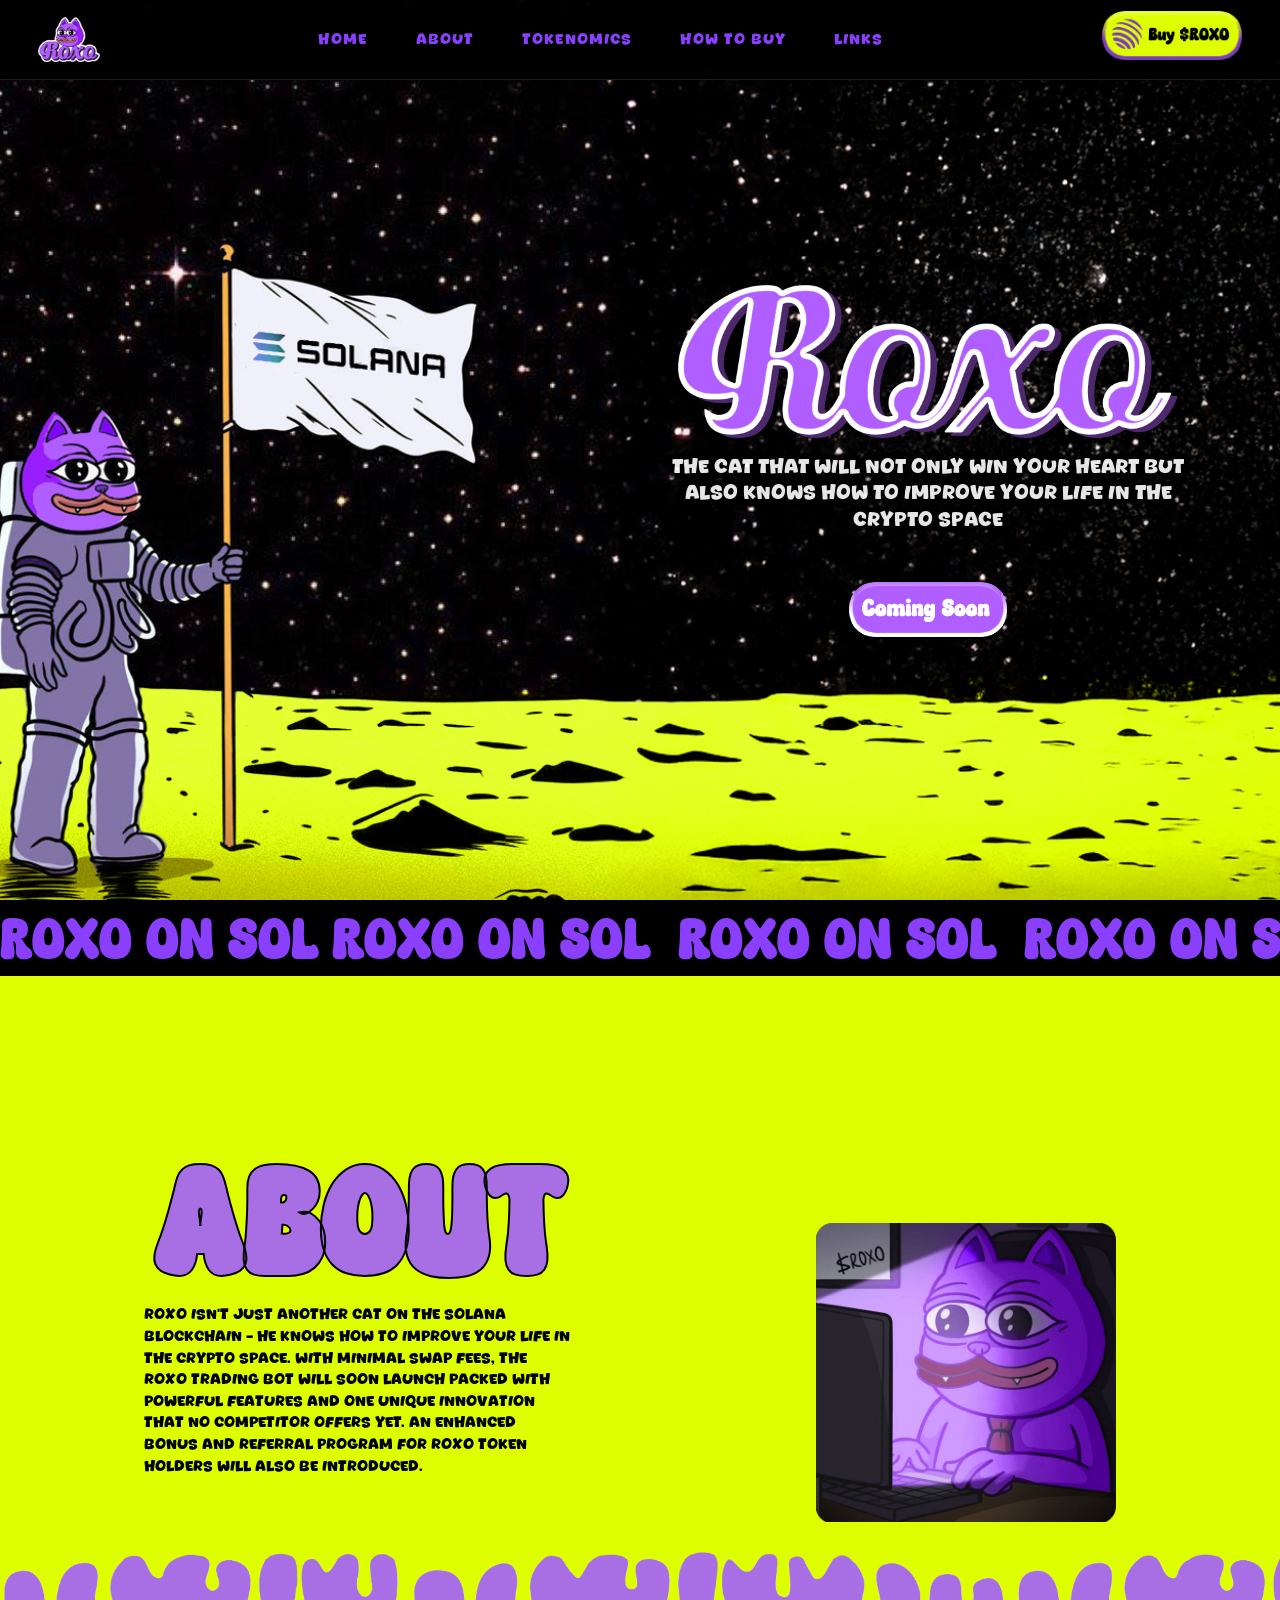
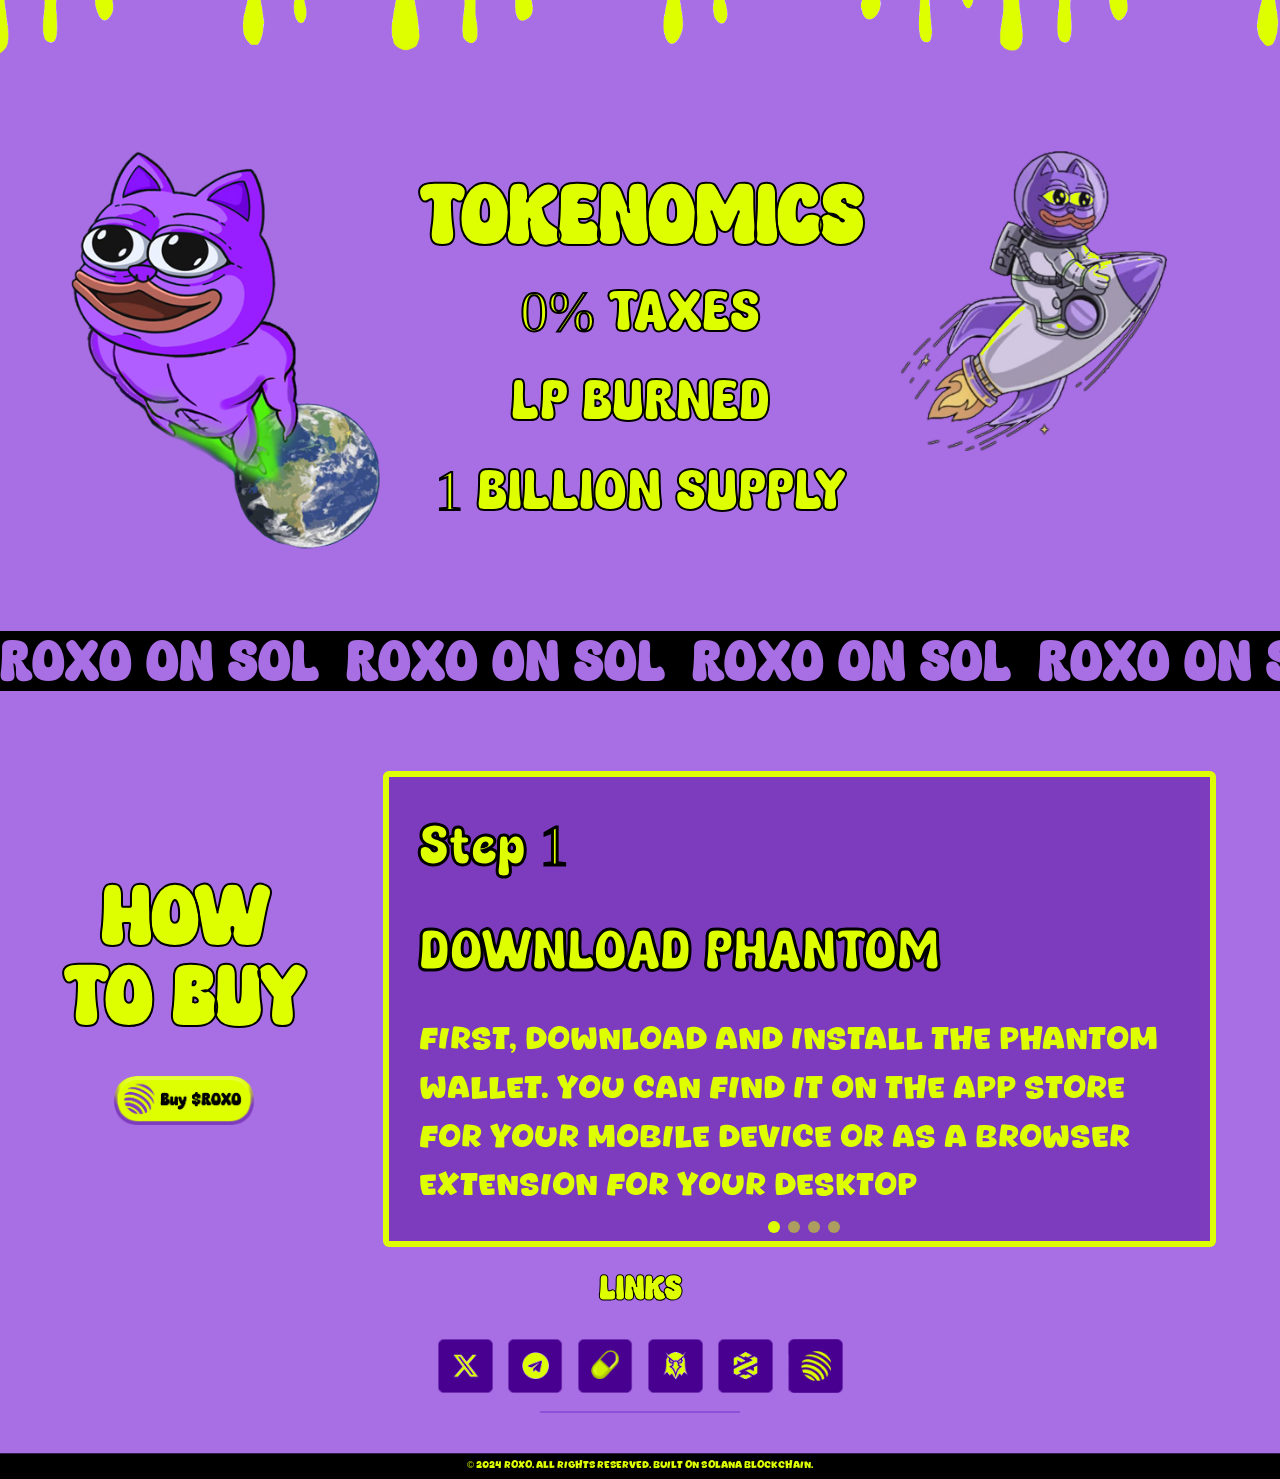
==== index.html @ 30efd967 "asd" ====
﻿<!DOCTYPE html>
<html lang="en">
<head>
	<meta charset="UTF-8">
	<meta name="viewport" content="width=device-width, initial-scale=1.0">
	<title>ROXO - Crypto Space Cat</title>
	<link rel="icon" type="image/png" href="img/ico.png">
	<link rel="stylesheet" href="styles.css">
	<link rel="stylesheet" href="https://cdnjs.cloudflare.com/ajax/libs/font-awesome/6.0.0/css/all.min.css">
	<link rel="stylesheet" href="https://cdn.jsdelivr.net/npm/swiper@11/swiper-bundle.min.css" />
	<script src="https://cdn.jsdelivr.net/npm/swiper@11/swiper-bundle.min.js"></script>
</head>
<body>
	<!-- Navigation -->
	<nav class="navbar">
		<div class="nav-block logo-block">
			<img src="img/ico.png" alt="Roxo Logo">
		</div>
		<div class="nav-block links-block">
			<a href="#home">HOME</a>
			<a href="#about">ABOUT</a>
			<a href="#tokenomics">TOKENOMICS</a>
			<a href="#how-to-buy">HOW TO BUY</a>
			<a href="#links">LINKS</a>
		</div>
		<div class="nav-block button-block">
			<a href="https://raydium.io" class="buy-button" target="_blank">
				<img src="img/buy_btn.png" alt="Buy on Raydium">
			</a>
		</div>
		<div class="burger">
			<div class="line1"></div>
			<div class="line2"></div>
			<div class="line3"></div>
		</div>
	</nav>

	<!-- Hero Section -->
	<section id="home" class="hero">
		<div class="hero-content">
			<img src="img/roxo.png" alt="Roxo" class="hero-title">
			<p>The cat that will not only win your heart but also knows how to improve your life in the crypto space</p>
			<div class="hero-buttons">
				<img src="img/comingSoon.png" alt="Coming Soon" class="coming-soon-btn">
		</div>
					</div>
		</section>

	<!-- Ticker Section -->
	<div class="ticker-wrap">
		<div class="ticker">
			<div class="ticker-item"></div>
			<div class="ticker-item"></div>
			<div class="ticker-item"></div>
			<div class="ticker-item"></div>
			<div class="ticker-item"></div>
			<div class="ticker-item"></div>
			<div class="ticker-item"></div>
			<div class="ticker-item"></div>
			<div class="ticker-item"></div>
			<div class="ticker-item"></div>
		</div>
	</div>

	<!-- About Section -->
	<section id="about" class="about">
		<div class="about-content">
			<div class="about-text">
				<h2>About</h2>
				<p>ROXO isn't just another cat on the Solana blockchain - he knows how to improve your life in the crypto space. With minimal swap fees, the ROXO trading bot will soon launch packed with powerful features and one unique innovation that no competitor offers yet. An enhanced bonus and referral program for ROXO token holders will also be introduced.</p>
			</div>
			<div class="about-image">
				<img src="./img/about.png" alt="ROXO Cat">
			</div>
		</div>
	</section>
	
	<div class="transition-image">
		<img src="./img/perehid.png" alt="Section Transition">
			</div>
			
	<!-- Tokenomics Section -->
	<section id="tokenomics" class="tokenomics">
		<div class="tokenomics-wrapper">
			<div class="tokenomics-image left">
				<img src="./img/v3.png" alt="ROXO Earth">
			</div>
			<div class="tokenomics-content">
				<h2>Tokenomics</h2>
				<p>0% TAXES</p>
				<p>LP BURNED</p>
				<p>1 BILLION SUPPLY</p>
			</div>
			<div class="tokenomics-image right">
				<img src="./img/v2.png" alt="ROXO Rocket">
			</div>
		</div>
		<div class="bottom-ticker">
			<div class="ticker"></div>
		</div>
	</section>

	<!-- How to Buy Section -->
	<section id="how-to-buy" class="how-to-buy">
		<div class="how-to-buy-container">
			<!-- Left Side -->
			<div class="how-to-buy-left">
				<h2>HOW<br>TO BUY</h2>
				<a href="#" class="buy-button">
					<img src="./img/buy_btn.png" alt="Buy ROXO">
				</a>
                    </div>
                                
			<!-- Right Side -->
			<div class="how-to-buy-right">
				<div class="swiper how-to-buy-swiper">
					<div class="swiper-wrapper">
						<!-- Slide 1 -->
						<div class="swiper-slide">
							<div class="instruction-box">
								<div class="instruction-content">
									<div class="step">Step 1</div>
									<div class="title">DOWNLOAD PHANTOM</div>
									<p>FIRST, DOWNLOAD AND INSTALL THE PHANTOM WALLET. YOU CAN FIND IT ON THE APP STORE FOR YOUR MOBILE DEVICE OR AS A BROWSER EXTENSION FOR YOUR DESKTOP</p>
								</div>
							</div>
						</div>
						<!-- Slide 2 -->
						<div class="swiper-slide">
							<div class="instruction-box">
								<div class="instruction-content">
									<div class="step">Step 2</div>
									<div class="title">GET SOL</div>
									<p>Purchase SOL from any major exchange and transfer it to your Phantom wallet</p>
								</div>
							</div>
						</div>
						<!-- Slide 3 -->
						<div class="swiper-slide">
							<div class="instruction-box">
								<div class="instruction-content">
									<div class="step">Step 3</div>
									<div class="title">CONNECT TO RAYDIUM</div>
									<p>Visit Raydium and connect your Phantom wallet to start trading</p>
								</div>
							</div>
						</div>
						<!-- Slide 4 -->
						<div class="swiper-slide">
							<div class="instruction-box">
								<div class="instruction-content">
									<div class="step">Step 4</div>
									<div class="title">SWAP SOL FOR $ROXO</div>
									<p>Use Raydium to swap your SOL for $ROXO tokens</p>
								</div>
							</div>
						</div>
					</div>
					<!-- Pagination -->
					<div class="swiper-pagination"></div>
				</div>
			</div>
		</div>

		<!-- Links Section -->
		<div id="links" class="links-section">
			<h3>LINKS</h3>
			<div class="social-links">
				<a href="#" class="social-link"><img src="./img/links/b_1.png" alt="Twitter"></a>
				<a href="#" class="social-link"><img src="./img/links/b_2.png" alt="Telegram"></a>
				<a href="#" class="social-link"><img src="./img/links/b_3.png" alt="Discord"></a>
				<a href="#" class="social-link"><img src="./img/links/b_4.png" alt="Dextools"></a>
				<a href="#" class="social-link"><img src="./img/links/b_5.png" alt="Raydium"></a>
				<a href="#" class="social-link"><img src="./img/links/b_6.png" alt="Website"></a>
			</div>
		</div>
	</section>

	<!-- Footer Section -->
	<footer class="footer">
		<div class="footer-content">
			<p>© 2024 ROXO. All rights reserved. Built on Solana blockchain.</p>
		</div>
	</footer>

	<script src="main.js"></script>
</body>
</html>
---- styles.css ----
/* Font faces */
@font-face {
    font-family: 'Space Grotesk';
    src: url('fonts/SpaceGrotesk-Light.woff2') format('woff2'),
         url('fonts/SpaceGrotesk-Light.woff') format('woff');
    font-weight: 300;
    font-style: normal;
    font-display: swap;
}

@font-face {
    font-family: 'Space Grotesk';
    src: url('fonts/SpaceGrotesk-Regular.woff2') format('woff2'),
         url('fonts/SpaceGrotesk-Regular.woff') format('woff');
    font-weight: 400;
    font-style: normal;
    font-display: swap;
}

@font-face {
    font-family: 'Space Grotesk';
    src: url('fonts/SpaceGrotesk-Medium.woff2') format('woff2'),
         url('fonts/SpaceGrotesk-Medium.woff') format('woff');
    font-weight: 500;
    font-style: normal;
    font-display: swap;
}

@font-face {
    font-family: 'Space Grotesk';
    src: url('fonts/SpaceGrotesk-SemiBold.woff2') format('woff2'),
         url('fonts/SpaceGrotesk-SemiBold.woff') format('woff');
    font-weight: 600;
    font-style: normal;
    font-display: swap;
}

@font-face {
    font-family: 'Space Grotesk';
    src: url('fonts/SpaceGrotesk-Bold.woff2') format('woff2'),
         url('fonts/SpaceGrotesk-Bold.woff') format('woff');
    font-weight: 700;
    font-style: normal;
    font-display: swap;
}
@font-face {
    font-family: 'Dogfiles';
    src: url('./fonts/DOGFILES.OTF') format('opentype');
  }
  
  @font-face {
    font-family: 'Milkyway';
    src: url('./fonts/MILKYWAY DEMO.TTF') format('truetype');
  }
/* Global Styles */
:root {
    --primary-color: #FF3D00;
    --secondary-color: #141414;
    --accent-color: #FF6B6B;
    --background-color: #000000;
    --text-color: #FFFFFF;
    --nav-text-color: #8A3FFC;
}

* {
    margin: 0;
    padding: 0;
    box-sizing: border-box;
}

body {
    background-color: var(--background-color);
    color: var(--text-color);
    line-height: 1.6;
    overflow-x: hidden;
    width: 100%;
    position: relative;
}

/* Navigation */
.navbar {
    display: flex;
    justify-content: space-between;
    align-items: center;
    padding: 0 3%;
    position: fixed;
    width: 100%;
    top: 0;
    z-index: 1000;
    background: rgba(0, 0, 0, 0.95);
    backdrop-filter: blur(10px);
    border-bottom: 1px solid rgba(255, 255, 255, 0.1);
    height: 80px;
    gap: 40px;
}

.nav-block {
    display: flex;
    align-items: center;
}

.logo-block {
    justify-content: flex-start;
}

.logo-block img {
    height: 45px;
    width: auto;
    object-fit: contain;
}

.links-block {
    flex: 1;
    justify-content: center;
    gap: 3rem;
    padding: 0 20px;
}

.links-block a {
    color: var(--nav-text-color);
    text-decoration: none;
    font-weight: 500;
    font-size: 0.9rem;
    letter-spacing: 1px;
    transition: all 0.3s ease;
    position: relative;
    padding: 5px 0;
    font-family: 'Dogfiles', sans-serif;
}

.links-block a:hover {
    color: var(--nav-text-color);
    transform: translateY(-2px);
}

.links-block a::after {
    content: '';
    position: absolute;
    width: 100%;
    height: 2px;
    bottom: 0;
    left: 0;
    background-color: var(--nav-text-color);
    transform: scaleX(0);
    transition: transform 0.3s ease;
}

.links-block a:hover::after {
    transform: scaleX(1);
}

.button-block {
    width: 140px;
    justify-content: flex-end;
}

.button-block img {
    height: 40px;
    width: auto;
    transition: transform 0.3s ease;
}

.button-block img:hover {
    transform: translateY(-2px);
}

/* Burger Menu */
.burger {
    display: none;
    cursor: pointer;
    z-index: 1001;
}

.burger div {
    width: 25px;
    height: 2px;
    background-color: var(--text-color);
    margin: 5px;
    transition: all 0.3s ease;
}

/* Mobile Navigation */
@keyframes navLinkFade {
    from {
        opacity: 0;
        transform: translateX(50px);
    }
    to {
        opacity: 1;
        transform: translateX(0);
    }
}

/* Burger Animation */
.toggle .line1 {
    transform: rotate(-45deg) translate(-5px, 6px);
}

.toggle .line2 {
    opacity: 0;
}

.toggle .line3 {
    transform: rotate(45deg) translate(-5px, -6px);
}

/* Hero Section */
.hero {
    position: relative;
    width: 100%;
    height: 100vh;
    display: flex;
    align-items: center;
    justify-content: flex-end;
    padding: 80px 5% 0;
    overflow: hidden;
    box-sizing: border-box;
}

.hero::before {
    content: '';
    position: absolute;
    top: 0;
    left: 0;
    right: 0;
    bottom: 0;
    width: 100%;
    height: 100%;
    background-image: url('./img/hero_bg.png');
    background-position: center;
    background-repeat: no-repeat;
    background-size: cover;
    z-index: -1;
}

/* Background for screens from mobile to 1240px */
@media screen and (max-width: 1240px) {
    .hero::before {
        background-image: url('./img/bg_plantshet.png');
    }
}

/* Background for screens up to 920px */
@media screen and (max-width: 920px) {
    .hero::before {
        background-image: url('./img/bgMob.png');
    }
}

.hero-content {
    text-align: center;
    width: 50%;
    position: relative;
    z-index: 2;
    padding: 20px;
    display: flex;
    flex-direction: column;
    align-items: center;
    margin-top: -5%;
}

.hero-title {
    max-width: 500px;
    width: 100%;
    height: auto;
    margin-bottom: 1rem;
}

.hero-content p {
    font-family: 'Dogfiles', sans-serif;
    font-size: 1.2rem;
    color: #fff;
    margin-bottom: 2rem;
    line-height: 1.4;
    max-width: 600px;
    margin-left: auto;
    margin-right: auto;
    opacity: 0.9;
    text-shadow: 5px 5px 3px #000,
                -5px 5px 3px #000,
                5px -5px 3px #000,
                -5px -5px 3px #000,
                0px 5px 3px #000,
                0px -5px 3px #000,
                -5px 0px 3px #000,
                5px 0px 3px #000,
                3px 3px 3px #000,
                -3px 3px 3px #000,
                3px -3px 3px #000,
                -3px -3px 3px #000;
}

.hero-buttons {
    display: flex;
    justify-content: center;
    align-items: center;
    margin-top: 1rem;
    width: 100%;
}

.coming-soon-btn {
    height: 55px;
    width: auto;
    cursor: pointer;
    transition: transform 0.3s ease;
}

.coming-soon-btn:hover {
    transform: translateY(-2px);
}

/* Ticker Styles */
.ticker-wrap {
    width: 100%;
    height: 60px;
    background: rgba(0, 0, 0, 0.9);
    padding: 0;
    overflow: hidden;
    position: relative;
    border-top: 1px solid rgba(0, 0, 0, 0.9);
    border-bottom: 1px solid rgba(0, 0, 0, 0.9);
    margin-top: 16px;
}

.ticker {
    height: 100%;
    display: flex;
    align-items: center;
    white-space: nowrap;
    animation: ticker 12s linear infinite;
    padding-left: 0;
}

.ticker-item {
    display: inline-flex;
    align-items: center;
    font-family: 'Milkyway', cursive;
    font-size: 3.5rem;
    color: var(--nav-text-color);
    white-space: nowrap;
    flex-shrink: 0;
}

.ticker-item:after {
    content: "ROXO ON SOL\00a0\ROXO ON SOL\00a0\00a0ROXO ON SOL\00a0\00a0ROXO ON SOL\00a0\00a0ROXO ON SOL\00a0\00a0ROXO ON SOL\00a0\ROXO ON SOL\00a0\00a0ROXO ON SOL\00a0\00a0ROXO ON SOL\00a0\00a0ROXO ON SOL\00a0\00a0ROXO ON SOL\00a0\ROXO ON SOL\00a0\00a0ROXO ON SOL\00a0\00a0ROXO ON SOL\00a0\00a0ROXO ON SOL\00a0\00a0ROXO ON SOL\00a0\ROXO ON SOL\00a0\00a0ROXO ON SOL\00a0\00a0ROXO ON SOL\00a0\00a0ROXO ON SOL\00a0\00a0ROXO ON SOL";
}

@keyframes ticker {
    0% {
        transform: translate3d(0, 0, 0);
    }
    100% {
        transform: translate3d(-16.666%, 0, 0);
    }
}

/* About Section */
.about {
    padding: 100px 5% 0;
    background: #DEFF00;
    position: relative;
    overflow: hidden;
}

.about-content {
    display: flex;
    justify-content: space-between;
    align-items: center;
    gap: 4rem;
    max-width: 1400px;
    margin: 0 auto;
    align-items: flex-end;
}

.about-text {
    flex: 1;
    padding: 30px 0;
}

.about-text h2 {
    font-family: 'Milkyway', cursive;
    font-size: 9rem;;
    margin-bottom: -4.5rem;
    color: #A86EE3;
    text-transform: uppercase;
    -webkit-text-stroke: 2px black;
    text-stroke: 2px black;
    padding: 20px;
    text-align: center;
}

.about-text p {
    font-family: 'Dogfiles', sans-serif;
    font-size: 0.9rem;
    line-height: 1.5;
    color: #000000;
    margin-bottom: 1rem;
    padding: 0px;
    text-align: left;
    max-width: 428px;
    margin-right: auto;
    margin-left: auto;
}

.about-image {
    flex: 1;
    max-width: 500px;
    display: flex;
    justify-content: center;
    align-items: flex-end;
    /* padding-bottom: 20px; */
}

.about-image img {
    max-width: 60%;
    height: auto;
    object-fit: contain;
    display: block;
    margin-bottom: 0;
}

/* Tokenomics Section */
.tokenomics {
    background: #A86EE3;
    display: flex;
    flex-direction: column;
}

.tokenomics h2 {
    font-family: 'Milkyway', cursive;
    font-size: 5rem;
    color: #DEFF00;
    text-transform: uppercase;
    text-align: center;
    margin-bottom: 3rem;
    -webkit-text-stroke: 2px black;
    text-stroke: 2px black;
}

.tokenomics-wrapper {
    display: flex;
    align-items: stretch;
    justify-content: space-between;
    padding: 0 3%;
    margin: 80px 0;
}

.tokenomics-image {
    display: flex;
    flex: 1;
}

.tokenomics-image.left {
    align-items: flex-end;
    justify-content: flex-end;
    padding-right: 20px;
}

.tokenomics-image.right {
    align-items: flex-start;
    justify-content: flex-start;
    padding-left: 20px;
}

.tokenomics-content {
    text-align: center;
    display: flex;
    flex-direction: column;
    justify-content: center;
    padding: 0 20px;
    flex: 1;
}

.tokenomics-content h2 {
    font-family: 'Milkyway', cursive;
    font-size: 5rem;
    color: #DEFF00;
    text-transform: uppercase;
    text-align: center;
    margin-bottom: -1rem;
    -webkit-text-stroke: 2px black;

}

.tokenomics-content p {
    font-family: 'Milkyway', cursive;
    font-size: 3.5rem;
    color: #DEFF00;
    text-transform: uppercase;
    /* letter-spacing: 2px; */
    -webkit-text-stroke: 2px black;

}

.tokenomics-image.left img {
    height: 400px;
    width: auto;
}

.tokenomics-image.right img {
    height: 300px;
    width: auto;
}

.bottom-ticker {
    width: 100%;
    height: 60px;
    background: #000;
    overflow: hidden;
    border-top: 1px solid rgba(0, 0, 0, 0.9);
    border-bottom: 1px solid rgba(0, 0, 0, 0.9);
    padding-top: 14px;
}

.bottom-ticker .ticker {
    padding-left: 0;
    animation: ticker 12s linear infinite;
}

.bottom-ticker .ticker::after {
    content: "ROXO ON SOL\00a0\00a0ROXO ON SOL\00a0\00a0ROXO ON SOL\00a0\00a0ROXO ON SOL\00a0\00a0ROXO ON SOL\00a0\00a0ROXO ON SOL\00a0\ROXO ON SOL\00a0\00a0ROXO ON SOL\00a0\00a0ROXO ON SOL\00a0\00a0ROXO ON SOL\00a0\00a0ROXO ON SOL\00a0\ROXO ON SOL\00a0\00a0ROXO ON SOL\00a0\00a0ROXO ON SOL\00a0\00a0ROXO ON SOL\00a0\00a0ROXO ON SOL\00a0\ROXO ON SOL\00a0\00a0ROXO ON SOL\00a0\00a0ROXO ON SOL\00a0\00a0ROXO ON SOL\00a0\00a0ROXO ON SOL";
    font-family: 'Milkyway', cursive;
    font-size: 3.5rem;
    color: #A86EE3;
    white-space: nowrap;
    flex-shrink: 0;
}

/* How to Buy Section */
.how-to-buy {
    background: #A86EE3;
    display: flex;
    flex-direction: column;
    padding: 40px 0;
    position: relative;
    overflow: hidden;
    width: 100%;
}

.how-to-buy-container {
    display: flex;
    justify-content: space-between;
    align-items: flex-start;
    max-width: 100%;
    margin: 0 auto;
    padding: 40px 5%;
    width: 100%;
    box-sizing: border-box;
    align-items: center;
}

.how-to-buy-left {
    flex: 0 0 auto;
    text-align: center;
    margin-right: 80px;
}

.how-to-buy h2 {
    font-family: 'Milkyway', cursive;
    font-size: 5rem;
    color: #DEFF00;
    text-transform: uppercase;
    line-height: 1;
    -webkit-text-stroke: 2px black;
    text-stroke: 2px black;
    margin-bottom: 30px;
    text-align: center;
}

.buy-button {
    display: inline-block;
    transition: transform 0.3s ease;
}

.buy-button img {
    width: 140px;
    height: auto;
}

.buy-button:hover {
    transform: translateY(-2px);
}

.how-to-buy-right {
    flex: 1;
    width: 100%;
    position: relative;
    min-width: 0; /* Для правильного flex-shrink */
}

.how-to-buy-swiper {
    width: 100%;
    position: relative;
    padding-bottom: 40px;
}

.instruction-box {
    background: #7d3cbe;
    border: 6px solid #deff02;
    padding: 30px;
    border-radius: 6px;
    position: relative;
    min-height: 460px;
    display: flex;
    flex-direction: column;
    width: 100%;
    box-sizing: border-box;
}

.instruction-content {
    flex: 1;
    display: flex;
    flex-direction: column;
    gap: 15px;
}

.instruction-box .step {
    font-family: 'Milkyway', cursive;
    font-size: 3.5rem;
    color: #DEFF00;
    -webkit-text-stroke: 3px black;
    text-stroke: 3px black;
}

.instruction-box .title {
    font-family: 'Milkyway', cursive;
    font-size: 3.5rem;
    color: #DEFF00;
    -webkit-text-stroke: 3px black;
    text-stroke: 3px black;
}

.instruction-box p {
    font-family: 'Dogfiles', sans-serif;
    font-size: 1.9rem;
    color: #DEFF00;
    line-height: 1.6;
}

.swiper-wrapper {
    position: relative;
}

.swiper-horizontal>.swiper-pagination-bullets.swiper-pagination-bullets-dynamic,
.swiper-pagination-horizontal.swiper-pagination-bullets.swiper-pagination-bullets-dynamic {
    left: 50%;
    margin: 4px;
}

.swiper-pagination.swiper-pagination-clickable.swiper-pagination-bullets.swiper-pagination-horizontal.swiper-pagination-bullets-dynamic {
    transform: none !important;
}

.swiper-pagination {
    position: absolute !important;
    bottom: 0 !important;
    left: 0 !important;
    right: 0 !important;
    width: 100% !important;
    display: flex;
    justify-content: center;
    gap: 8px;
    z-index: 10;
    padding: 10px 0;
}

.swiper-pagination-bullet {
    width: 12px !important;
    height: 12px !important;
    background: #DEFF00 !important;
    opacity: 0.5 !important;
    margin: 0 !important;
}

.swiper-pagination-bullet-active {
    opacity: 1 !important;
}

/* Links Section */
.links-section {
    margin-top: -20px;
    text-align: center;
    position: relative;
    /* padding-bottom: 40px; */
    display: flex;
    flex-direction: column;
    align-items: center;
}

.links-section h3 {
    font-family: 'Milkyway', cursive;
    font-size: 2rem;
    color: #DEFF00;
    margin-bottom: 20px;
    text-transform: uppercase;
    -webkit-text-stroke: 1px black;
    text-stroke: 1px black;
}

.social-links {
    display: flex;
    justify-content: center;
    gap: 15px;
    margin-bottom: 20px;
    flex-wrap: wrap;
}

.social-link {
    width: 55px;
    height: 55px;
    display: flex;
    align-items: center;
    justify-content: center;
    transition: transform 0.3s ease;
}

.social-link img {
    width: 55px;
    height: 55px;
    object-fit: contain;
}

.social-link:hover {
    transform: translateY(-2px);
}

.links-section::after {
    content: '';
    position: absolute;
    bottom: 0;
    left: 50%;
    transform: translateX(-50%);
    width: 200px;
    height: 2px;
    background: #8B4FD8;
}

/* Responsive Styles */
@media screen and (max-width: 1200px) {
    .navbar {
        gap: 20px;
        padding: 0 2%;
    }

    .button-block {
        width: 120px;
    }

    .links-block {
        padding: 0 10px;
    }

    .how-to-buy-container {
        padding: 40px 4%;
    }
}

@media screen and (max-width: 992px) {
    .how-to-buy-container {
        flex-direction: column;
        align-items: center;
        gap: 40px;
        padding: 40px 20px;
    }

    .how-to-buy-left {
        margin-right: 0;
    }

    .how-to-buy h2 {
        font-size: 4rem;
        text-align: center;
    }

    .how-to-buy-right {
        width: 100%;
        max-width: 800px;
    }

    .instruction-box {
        min-height: 350px;
    }
}

@media screen and (max-width: 1024px) {
    .navbar {
        justify-content: space-between;
        padding: 0 4%;
    }

    .button-block {
        display: none;
    }

    .links-block {
        display: none;
    }

    .burger {
        display: block;
    }

    .nav-active {
        display: flex !important;
        position: fixed;
        right: 0;
        top: 80px;
        flex-direction: column;
        background: rgba(0, 0, 0, 0.95);
        backdrop-filter: blur(10px);
        width: 100%;
        align-items: center;
        padding: 40px 0;
        gap: 30px;
        z-index: 1000;
    }

    .nav-active a {
        font-size: 1.2rem;
        opacity: 1;
    }

    .links-block.nav-active {
        display: flex !important;
    }

    @keyframes navLinkFade {
        from {
            opacity: 0;
            transform: translateX(50px);
        }
        to {
            opacity: 1;
            transform: translateX(0);
        }
    }
}

@media screen and (max-width: 768px) {
    .nav-links {
        display: none;
    }

    .how-to-buy {
        padding: 30px 0;
    }

    .how-to-buy h2 {
        font-size: 3.5rem;
    }

    .how-to-buy-container {
        padding: 30px 15px;
    }

    .instruction-box {
        padding: 25px;
        min-height: 300px;
    }

    .instruction-box .step {
        font-size: 2.5rem;
    }

    .instruction-box .title {
        font-size: 2rem;
    }

    .instruction-box p {
        font-size: 1.1rem;
    }

    .hero {
        padding: 60px 20px 0;
        min-height: 100vh;
        height: auto;
    }

    .hero-content {
        width: 100%;
        max-width: 500px;
        margin: auto auto 40px;
        padding: 0 15px;
        box-sizing: border-box;
    }

    .tokenomics-wrapper {
        padding: 0 20px;
        flex-direction: column;
        align-items: center;
    }

    .tokenomics-image.left,
    .tokenomics-image.right {
        padding: 0;
        width: 100%;
        display: flex;
        justify-content: center;
    }

    .tokenomics-image img {
        max-width: 100%;
        height: auto;
    }

    .hero-title {
        max-width: 100%;
    }

    .about-content {
        flex-direction: column;
        gap: 2rem;
    }

    .about-text {
        padding: 20px;
    }

    .about-text p {
        font-size: 0.8rem;
        max-width: 90%;
    }

    .about-image {
        max-width: 80%;
    }

    .tokenomics h2 {
        font-size: 4rem;
    }

    .tokenomics-content p {
        font-size: 2rem;
    }

    .about-text h2 {
        font-size: 9rem;;
        padding: 15px;
    }

    .about-text p {
        font-size: 0.8rem;
        padding: 0 15px;
    }

    .about-image img {
        max-width: 80%;
        margin: 0 auto;
    }

    .footer {
        padding: 0;
    }

    .footer-content p {
        font-size: 0.9rem;
        padding: 0 ;
    }
}

@media screen and (max-width: 480px) {
    .how-to-buy {
        padding: 20px 0;
    }

    .how-to-buy h2 {
        font-size: 3rem;
        line-height: 1.2;
    }

    .how-to-buy-container {
        padding: 20px 10px;
    }

    .instruction-box {
        padding: 20px;
        min-height: 320px;
    }

    .instruction-box .step {
        font-size: 2rem;
    }

    .instruction-box .title {
        font-size: 1.8rem;
    }

    .instruction-box p {
        font-size: 1rem;
        line-height: 1.4;
    }

    .hero-content {
        margin-bottom: 30px;
        padding: 0 10px;
    }

    .hero-content p {
        font-size: 1rem;
    }

    .about-text h2 {
        font-size: 9rem;;
    }

    .about-text p {
        font-size: 1rem;
    }

    .tokenomics h2 {
        font-size: 3rem;
    }

    .tokenomics-content p {
        font-size: 1.6rem;
    }

    .tokenomics-image.left img,
    .tokenomics-image.right img {
        height: auto;
        width: 80%;
    }

    .links-section h3 {
        font-size: 1.8rem;
    }

    .social-links {
        gap: 12px;
    }

    .social-link {
        width: 45px;
        height: 45px;
    }

    .social-link img {
        width: 45px;
        height: 45px;
    }

    .footer {
        padding: 25px 0;
    }

    .footer-content p {
        font-size: 0.8rem;
        padding: 0 10px;
    }
}

/* Додаємо стилі для мобільного меню */
.nav-active {
    display: flex !important;
    position: fixed;
    right: 0;
    top: 80px;
    flex-direction: column;
    background: rgba(0, 0, 0, 0.95);
    width: 100%;
    align-items: center;
    padding: 20px 0;
    gap: 20px;
}

/* Для дуже високих екранів */
@media screen and (min-height: 1000px) {
    .hero {
        height: calc(80vh - 120px);
    }
}

/* Для дуже широких екранів */
@media screen and (min-aspect-ratio: 16/9) {
    .hero {
        height: calc(90vh - 120px);
    }
}

h2 {
    font-family: 'Milkyway', cursive;
    font-size: 3rem;
    margin-bottom: 2rem;
}

.about-text h2 {
    font-family: 'Milkyway', cursive;
    font-size: 9rem;;
    margin-bottom: -4.5rem;
    
}

.about-text p {
    font-family: 'Dogfiles', sans-serif;
    font-size: 0.9rem;
    line-height: 1.5;
    color: #000000;
    margin-bottom: 1rem;
    padding: 0px;
    text-align: left;
    max-width: 428px;
    margin-right: auto;
    margin-left: auto;
}

.transition-image {
    width: 100%;
    height: 150px;
    overflow: hidden;
    position: relative;
    margin-top: -1px;
    margin-bottom: -1px;
}

.transition-image img {
    width: 100%;
    position: absolute;
    top: 50%;
    left: 50%;
    transform: translate(-50%, -50%);
    min-width: 100%;
    min-height: 100%;
    object-fit: cover;
}

/* Footer Section */
.footer {
    background: #000;
    padding: 5px 0;
    border-top: 1px solid rgba(161, 110, 227, 0.3);
}

.footer-content {
    text-align: center;
    max-width: 1200px;
    margin: 0 auto;
    padding: 0;
}

.footer-content p {
    font-family: 'Dogfiles', sans-serif;
    font-size: 0.6rem;
    color: #deff00;
    margin: 0;
    line-height: 1.5;
}
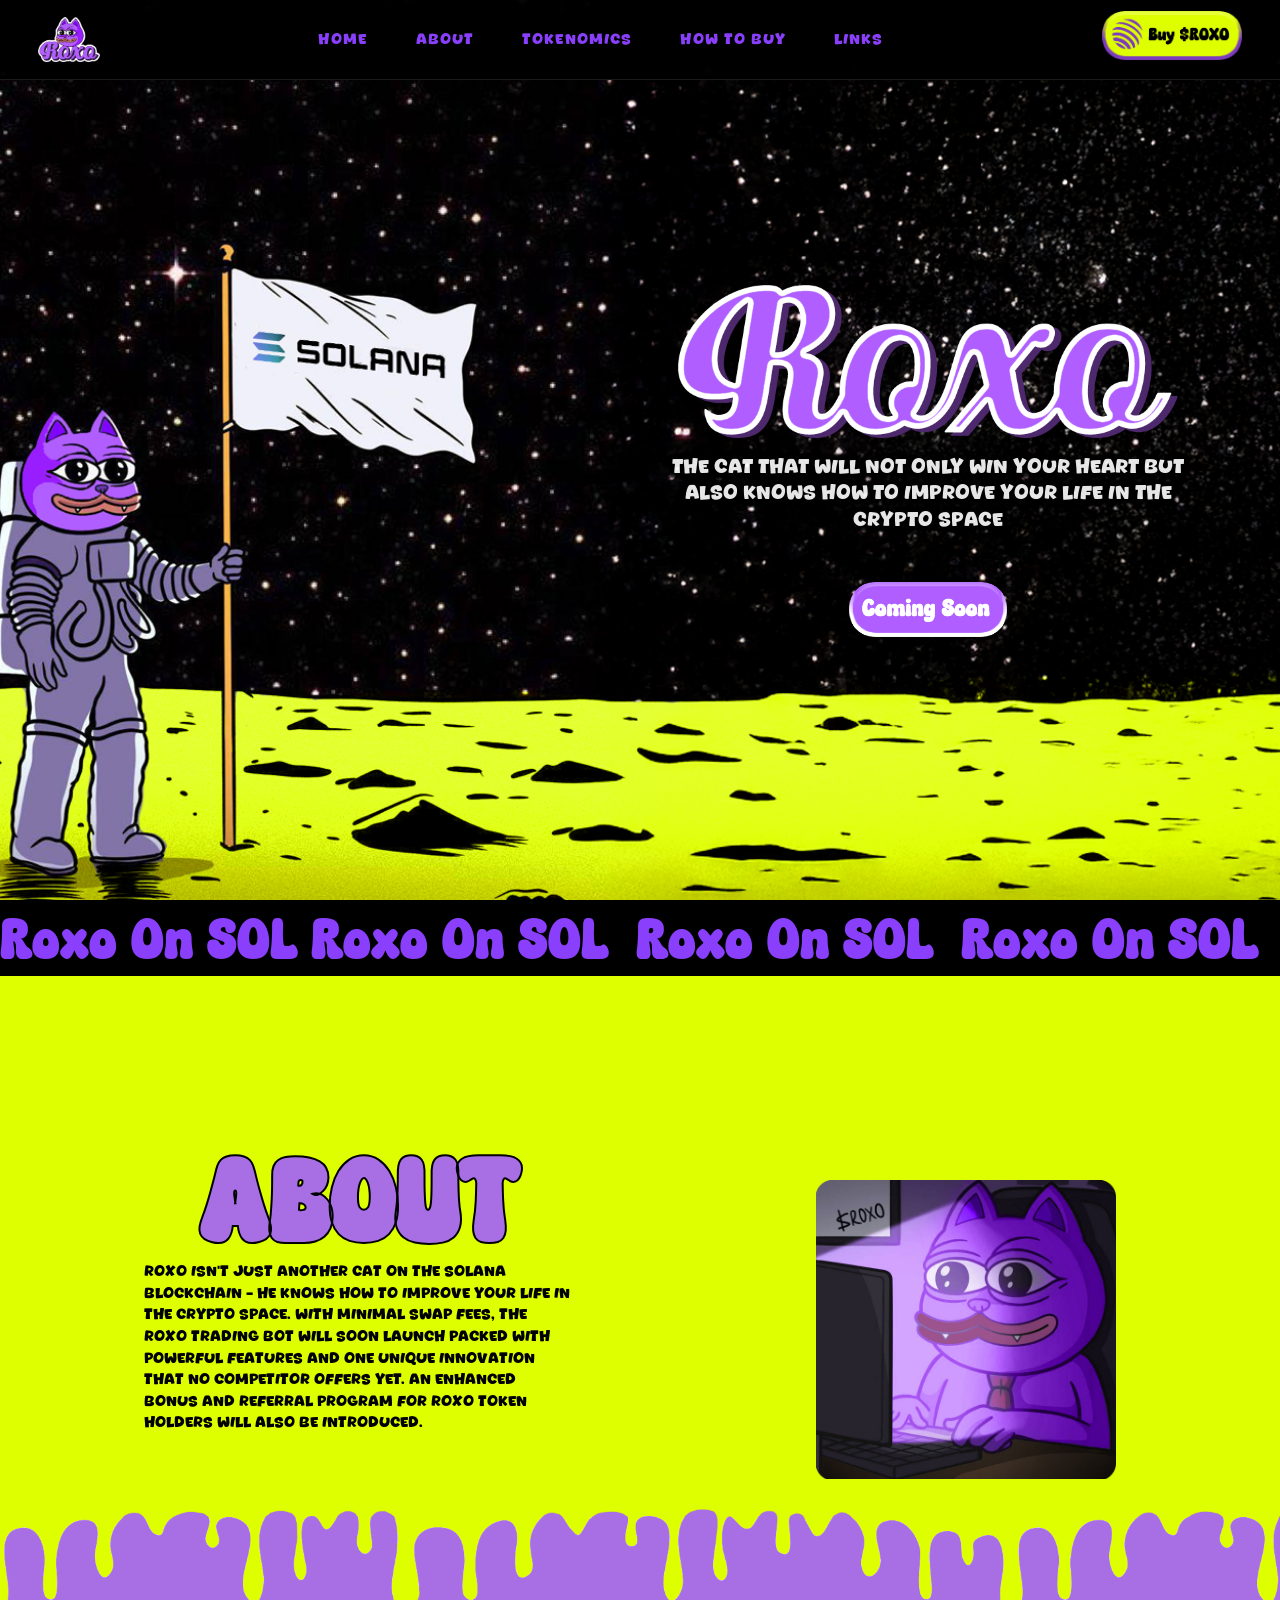
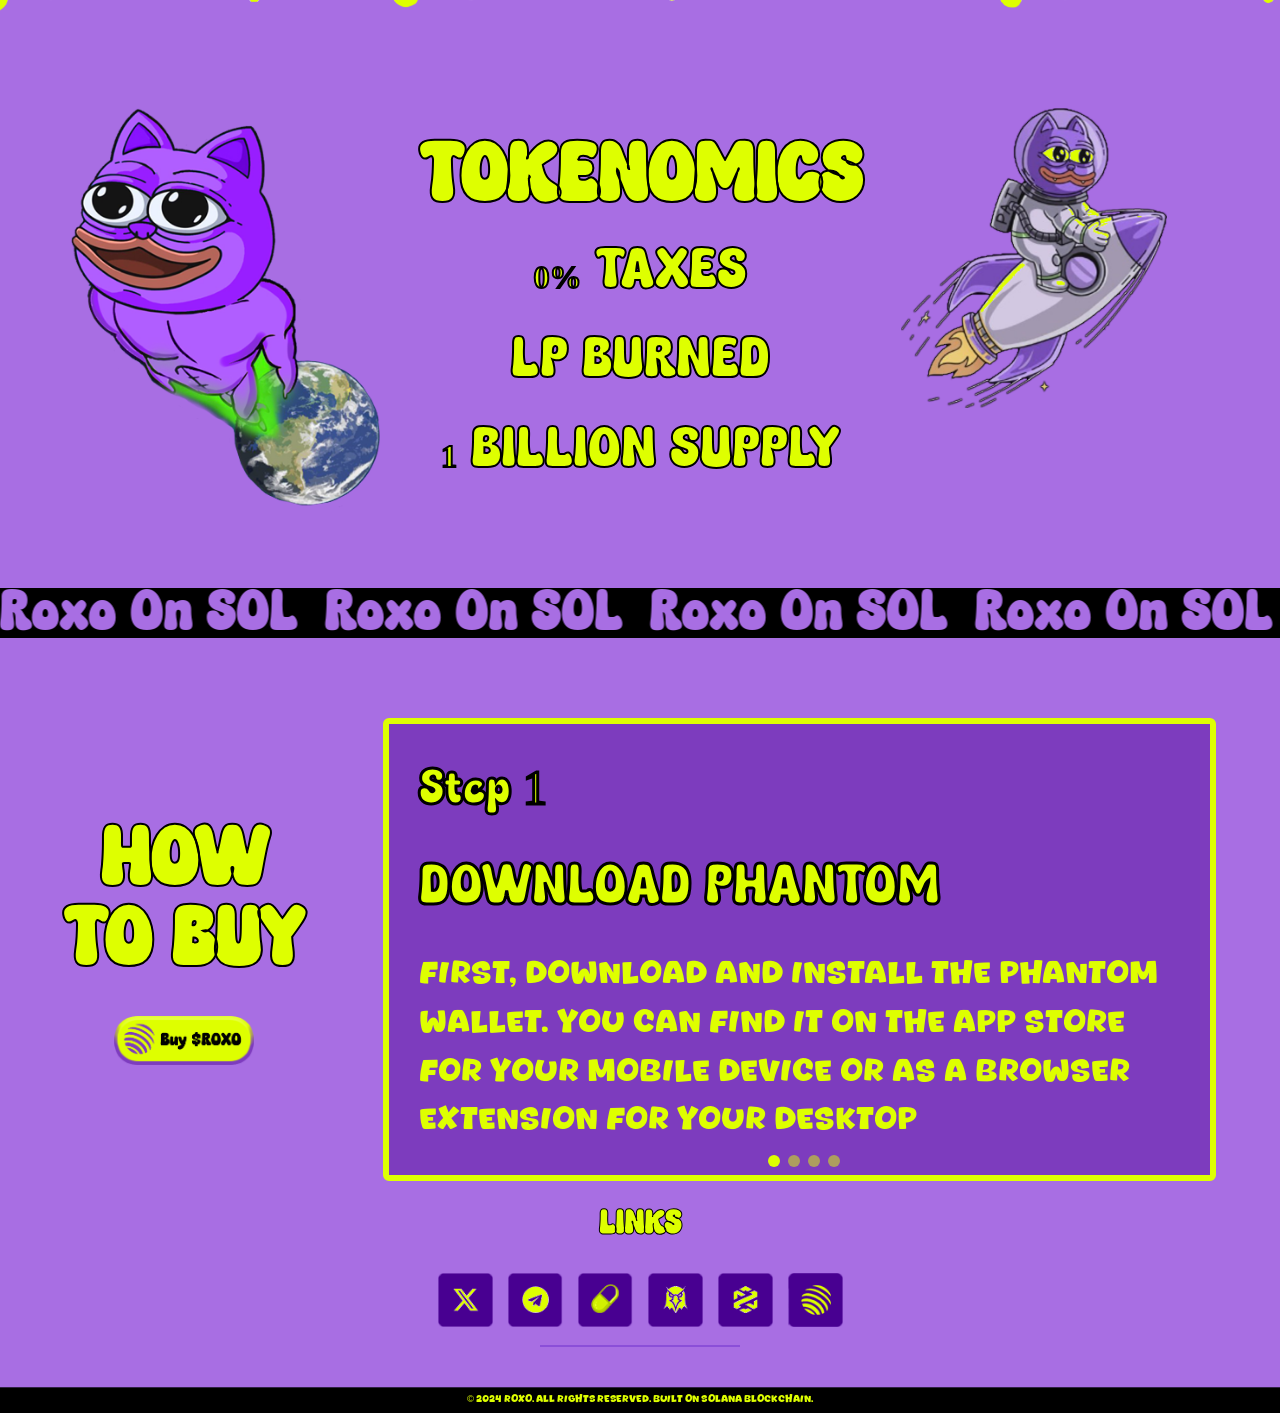
==== commit ee55904e: "asd" ====
--- a/index.html
+++ b/index.html
@@ -87,9 +87,9 @@
 			</div>
 			<div class="tokenomics-content">
 				<h2>Tokenomics</h2>
-				<p>0% TAXES</p>
+				<p><span class="number">0%</span> TAXES</p>
 				<p>LP BURNED</p>
-				<p>1 BILLION SUPPLY</p>
+				<p><span class="number">1</span> BILLION SUPPLY</p>
 			</div>
 			<div class="tokenomics-image right">
 				<img src="./img/v2.png" alt="ROXO Rocket">
--- a/styles.css
+++ b/styles.css
@@ -319,7 +319,7 @@
     position: relative;
     border-top: 1px solid rgba(0, 0, 0, 0.9);
     border-bottom: 1px solid rgba(0, 0, 0, 0.9);
-    margin-top: 16px;
+    margin-bottom: 16px;
 }
 
 .ticker {
@@ -327,10 +327,24 @@
     display: flex;
     align-items: center;
     white-space: nowrap;
-    animation: ticker 12s linear infinite;
+    animation: ticker 2s linear infinite;
     padding-left: 0;
-}
-
+      display: inline-block;
+  white-space: nowrap;
+  will-change: transform;
+  animation: ticker 200s linear infinite;
+}
+
+
+@keyframes ticker {
+  0% {
+    transform: translateX(100%);
+  }
+
+  100% {
+    transform: translateX(-100%);
+  }
+}
 .ticker-item {
     display: inline-flex;
     align-items: center;
@@ -342,7 +356,7 @@
 }
 
 .ticker-item:after {
-    content: "ROXO ON SOL\00a0\ROXO ON SOL\00a0\00a0ROXO ON SOL\00a0\00a0ROXO ON SOL\00a0\00a0ROXO ON SOL\00a0\00a0ROXO ON SOL\00a0\ROXO ON SOL\00a0\00a0ROXO ON SOL\00a0\00a0ROXO ON SOL\00a0\00a0ROXO ON SOL\00a0\00a0ROXO ON SOL\00a0\ROXO ON SOL\00a0\00a0ROXO ON SOL\00a0\00a0ROXO ON SOL\00a0\00a0ROXO ON SOL\00a0\00a0ROXO ON SOL\00a0\ROXO ON SOL\00a0\00a0ROXO ON SOL\00a0\00a0ROXO ON SOL\00a0\00a0ROXO ON SOL\00a0\00a0ROXO ON SOL";
+    content: "Roxo On SOL\00a0\Roxo On SOL\00a0\00a0Roxo On SOL\00a0\00a0Roxo On SOL\00a0\00a0Roxo On SOL\00a0\00a0Roxo On SOL\00a0\Roxo On SOL\00a0\00a0Roxo On SOL\00a0\00a0Roxo On SOL\00a0\00a0Roxo On SOL\00a0\00a0Roxo On SOL\00a0\Roxo On SOL\00a0\00a0Roxo On SOL\00a0\00a0Roxo On SOL\00a0\00a0Roxo On SOL\00a0\00a0Roxo On SOL\00a0\Roxo On SOL\00a0\00a0Roxo On SOL\00a0\00a0Roxo On SOL\00a0\00a0Roxo On SOL\00a0\00a0Roxo On SOL";
 }
 
 @keyframes ticker {
@@ -504,12 +518,13 @@
 
 .bottom-ticker {
     width: 100%;
-    height: 60px;
+    height: 50px;
     background: #000;
     overflow: hidden;
     border-top: 1px solid rgba(0, 0, 0, 0.9);
     border-bottom: 1px solid rgba(0, 0, 0, 0.9);
-    padding-top: 14px;
+    /* padding-top: 14px; */
+    line-height: 1;
 }
 
 .bottom-ticker .ticker {
@@ -518,7 +533,7 @@
 }
 
 .bottom-ticker .ticker::after {
-    content: "ROXO ON SOL\00a0\00a0ROXO ON SOL\00a0\00a0ROXO ON SOL\00a0\00a0ROXO ON SOL\00a0\00a0ROXO ON SOL\00a0\00a0ROXO ON SOL\00a0\ROXO ON SOL\00a0\00a0ROXO ON SOL\00a0\00a0ROXO ON SOL\00a0\00a0ROXO ON SOL\00a0\00a0ROXO ON SOL\00a0\ROXO ON SOL\00a0\00a0ROXO ON SOL\00a0\00a0ROXO ON SOL\00a0\00a0ROXO ON SOL\00a0\00a0ROXO ON SOL\00a0\ROXO ON SOL\00a0\00a0ROXO ON SOL\00a0\00a0ROXO ON SOL\00a0\00a0ROXO ON SOL\00a0\00a0ROXO ON SOL";
+    content: "Roxo On SOL\00a0\00a0Roxo On SOL\00a0\00a0Roxo On SOL\00a0\00a0Roxo On SOL\00a0\00a0Roxo On SOL\00a0\00a0Roxo On SOL\00a0\Roxo On SOL\00a0\00a0Roxo On SOL\00a0\00a0Roxo On SOL\00a0\00a0Roxo On SOL\00a0\00a0Roxo On SOL\00a0\Roxo On SOL\00a0\00a0Roxo On SOL\00a0\00a0Roxo On SOL\00a0\00a0Roxo On SOL\00a0\00a0Roxo On SOL\00a0\Roxo On SOL\00a0\00a0Roxo On SOL\00a0\00a0Roxo On SOL\00a0\00a0Roxo On SOL\00a0\00a0Roxo On SOL";
     font-family: 'Milkyway', cursive;
     font-size: 3.5rem;
     color: #A86EE3;
@@ -616,12 +631,19 @@
 
 .instruction-box .step {
     font-family: 'Milkyway', cursive;
-    font-size: 3.5rem;
+    font-size: 3rem;
     color: #DEFF00;
     -webkit-text-stroke: 3px black;
     text-stroke: 3px black;
 }
-
+ .number {
+    font-family: 'Milkyway', cursive;
+    font-weight: 900;
+    font-size: 2rem;
+    color: #DEFF00;
+    -webkit-text-stroke: 2px black;
+    text-stroke: 2px black;
+}
 .instruction-box .title {
     font-family: 'Milkyway', cursive;
     font-size: 3.5rem;
@@ -1000,7 +1022,7 @@
     }
 
     .about-text h2 {
-        font-size: 9rem;;
+        font-size: 7rem;;
     }
 
     .about-text p {
@@ -1085,8 +1107,8 @@
 
 .about-text h2 {
     font-family: 'Milkyway', cursive;
-    font-size: 9rem;;
-    margin-bottom: -4.5rem;
+    font-size: 7rem;;
+    margin-bottom: -4rem;
     
 }
 
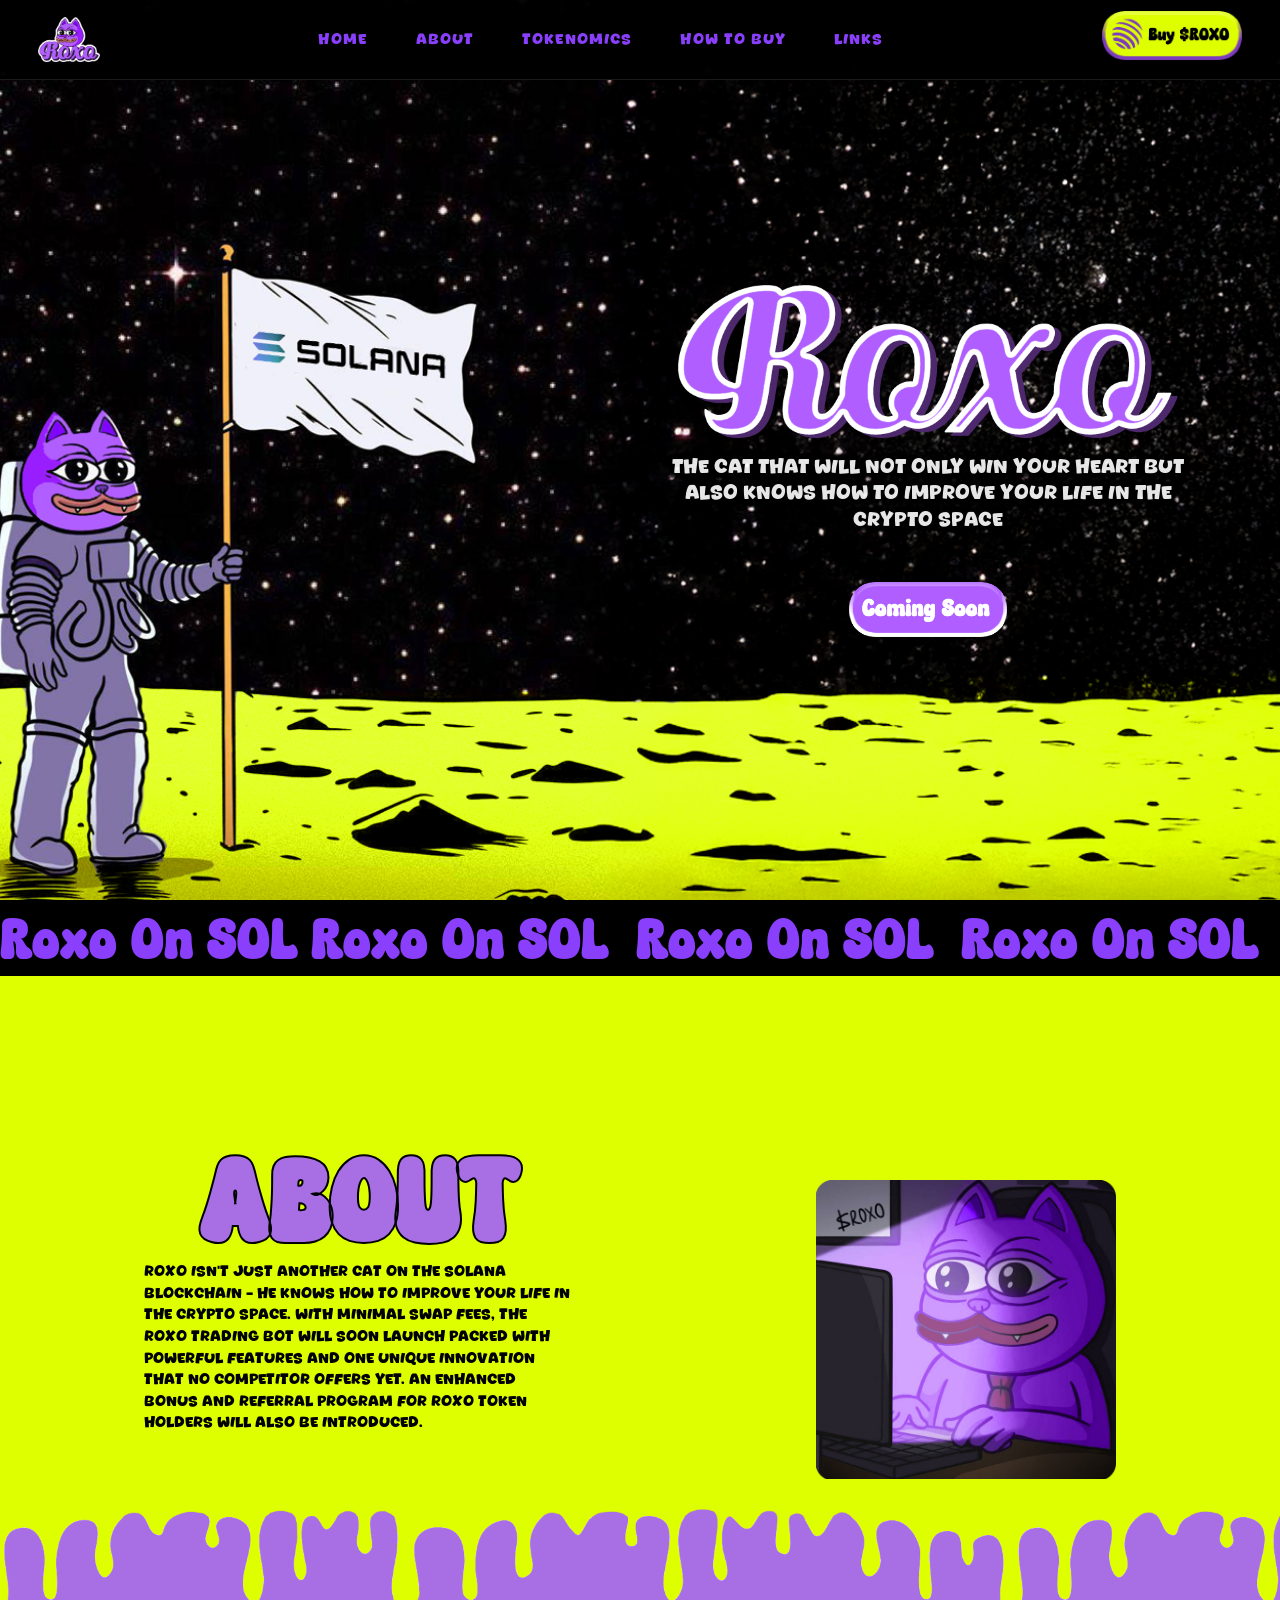
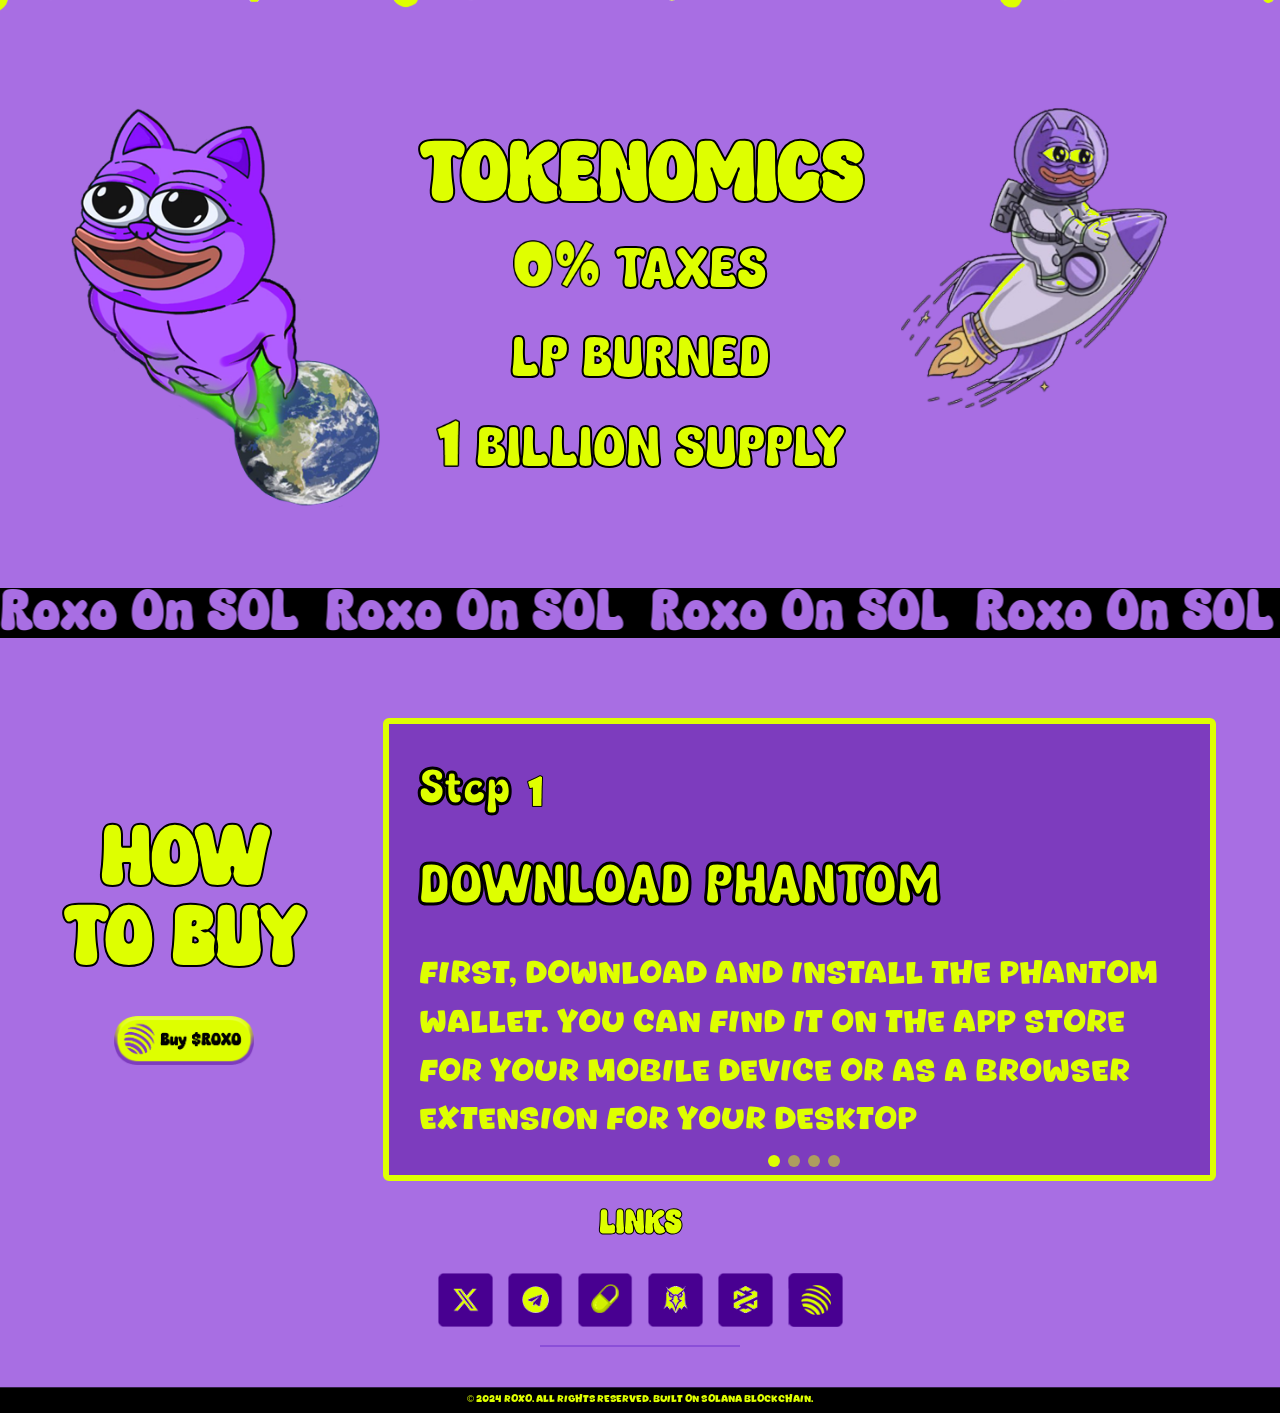
==== commit 01f9ab35: "asd" ====
--- a/index.html
+++ b/index.html
@@ -1,5 +1,6 @@
 ﻿<!DOCTYPE html>
 <html lang="en">
+
 <head>
 	<meta charset="UTF-8">
 	<meta name="viewport" content="width=device-width, initial-scale=1.0">
@@ -10,6 +11,7 @@
 	<link rel="stylesheet" href="https://cdn.jsdelivr.net/npm/swiper@11/swiper-bundle.min.css" />
 	<script src="https://cdn.jsdelivr.net/npm/swiper@11/swiper-bundle.min.js"></script>
 </head>
+
 <body>
 	<!-- Navigation -->
 	<nav class="navbar">
@@ -42,9 +44,9 @@
 			<p>The cat that will not only win your heart but also knows how to improve your life in the crypto space</p>
 			<div class="hero-buttons">
 				<img src="img/comingSoon.png" alt="Coming Soon" class="coming-soon-btn">
+			</div>
 		</div>
-					</div>
-		</section>
+	</section>
 
 	<!-- Ticker Section -->
 	<div class="ticker-wrap">
@@ -67,18 +69,21 @@
 		<div class="about-content">
 			<div class="about-text">
 				<h2>About</h2>
-				<p>ROXO isn't just another cat on the Solana blockchain - he knows how to improve your life in the crypto space. With minimal swap fees, the ROXO trading bot will soon launch packed with powerful features and one unique innovation that no competitor offers yet. An enhanced bonus and referral program for ROXO token holders will also be introduced.</p>
+				<p>ROXO isn't just another cat on the Solana blockchain - he knows how to improve your life in the
+					crypto space. With minimal swap fees, the ROXO trading bot will soon launch packed with powerful
+					features and one unique innovation that no competitor offers yet. An enhanced bonus and referral
+					program for ROXO token holders will also be introduced.</p>
 			</div>
 			<div class="about-image">
 				<img src="./img/about.png" alt="ROXO Cat">
 			</div>
 		</div>
 	</section>
-	
+
 	<div class="transition-image">
 		<img src="./img/perehid.png" alt="Section Transition">
-			</div>
-			
+	</div>
+
 	<!-- Tokenomics Section -->
 	<section id="tokenomics" class="tokenomics">
 		<div class="tokenomics-wrapper">
@@ -87,9 +92,10 @@
 			</div>
 			<div class="tokenomics-content">
 				<h2>Tokenomics</h2>
-				<p><span class="number">0%</span> TAXES</p>
+				<p><span class="number"><img src="./img/numbers/0.png" alt="0"><img src="./img/numbers/prozent.png"
+							alt="%"></span> TAXES</p>
 				<p>LP BURNED</p>
-				<p><span class="number">1</span> BILLION SUPPLY</p>
+				<p><span class="number"><img src="./img/numbers/1.png" alt="1"></span> BILLION SUPPLY</p>
 			</div>
 			<div class="tokenomics-image right">
 				<img src="./img/v2.png" alt="ROXO Rocket">
@@ -109,8 +115,8 @@
 				<a href="#" class="buy-button">
 					<img src="./img/buy_btn.png" alt="Buy ROXO">
 				</a>
-                    </div>
-                                
+			</div>
+
 			<!-- Right Side -->
 			<div class="how-to-buy-right">
 				<div class="swiper how-to-buy-swiper">
@@ -119,9 +125,10 @@
 						<div class="swiper-slide">
 							<div class="instruction-box">
 								<div class="instruction-content">
-									<div class="step">Step 1</div>
+									<div class="step">Step <img src="./img/numbers/1.png" alt="1"></div>
 									<div class="title">DOWNLOAD PHANTOM</div>
-									<p>FIRST, DOWNLOAD AND INSTALL THE PHANTOM WALLET. YOU CAN FIND IT ON THE APP STORE FOR YOUR MOBILE DEVICE OR AS A BROWSER EXTENSION FOR YOUR DESKTOP</p>
+									<p>FIRST, DOWNLOAD AND INSTALL THE PHANTOM WALLET. YOU CAN FIND IT ON THE APP STORE
+										FOR YOUR MOBILE DEVICE OR AS A BROWSER EXTENSION FOR YOUR DESKTOP</p>
 								</div>
 							</div>
 						</div>
@@ -129,7 +136,7 @@
 						<div class="swiper-slide">
 							<div class="instruction-box">
 								<div class="instruction-content">
-									<div class="step">Step 2</div>
+									<div class="step">Step <img src="./img/numbers/2.png" alt="2"></div>
 									<div class="title">GET SOL</div>
 									<p>Purchase SOL from any major exchange and transfer it to your Phantom wallet</p>
 								</div>
@@ -139,7 +146,7 @@
 						<div class="swiper-slide">
 							<div class="instruction-box">
 								<div class="instruction-content">
-									<div class="step">Step 3</div>
+									<div class="step">Step <img src="./img/numbers/3.png" alt="3"></div>
 									<div class="title">CONNECT TO RAYDIUM</div>
 									<p>Visit Raydium and connect your Phantom wallet to start trading</p>
 								</div>
@@ -149,7 +156,7 @@
 						<div class="swiper-slide">
 							<div class="instruction-box">
 								<div class="instruction-content">
-									<div class="step">Step 4</div>
+									<div class="step">Step <img src="./img/numbers/4.png" alt="4"></div>
 									<div class="title">SWAP SOL FOR $ROXO</div>
 									<p>Use Raydium to swap your SOL for $ROXO tokens</p>
 								</div>
@@ -185,4 +192,5 @@
 
 	<script src="main.js"></script>
 </body>
-</html> 
+
+</html>
--- a/styles.css
+++ b/styles.css
@@ -1,341 +1,332 @@
 /* Font faces */
 @font-face {
-    font-family: 'Space Grotesk';
-    src: url('fonts/SpaceGrotesk-Light.woff2') format('woff2'),
-         url('fonts/SpaceGrotesk-Light.woff') format('woff');
-    font-weight: 300;
-    font-style: normal;
-    font-display: swap;
+  font-family: "Space Grotesk";
+  src: url("fonts/SpaceGrotesk-Light.woff2") format("woff2"),
+    url("fonts/SpaceGrotesk-Light.woff") format("woff");
+  font-weight: 300;
+  font-style: normal;
+  font-display: swap;
 }
 
 @font-face {
-    font-family: 'Space Grotesk';
-    src: url('fonts/SpaceGrotesk-Regular.woff2') format('woff2'),
-         url('fonts/SpaceGrotesk-Regular.woff') format('woff');
-    font-weight: 400;
-    font-style: normal;
-    font-display: swap;
+  font-family: "Space Grotesk";
+  src: url("fonts/SpaceGrotesk-Regular.woff2") format("woff2"),
+    url("fonts/SpaceGrotesk-Regular.woff") format("woff");
+  font-weight: 400;
+  font-style: normal;
+  font-display: swap;
 }
 
 @font-face {
-    font-family: 'Space Grotesk';
-    src: url('fonts/SpaceGrotesk-Medium.woff2') format('woff2'),
-         url('fonts/SpaceGrotesk-Medium.woff') format('woff');
-    font-weight: 500;
-    font-style: normal;
-    font-display: swap;
+  font-family: "Space Grotesk";
+  src: url("fonts/SpaceGrotesk-Medium.woff2") format("woff2"),
+    url("fonts/SpaceGrotesk-Medium.woff") format("woff");
+  font-weight: 500;
+  font-style: normal;
+  font-display: swap;
 }
 
 @font-face {
-    font-family: 'Space Grotesk';
-    src: url('fonts/SpaceGrotesk-SemiBold.woff2') format('woff2'),
-         url('fonts/SpaceGrotesk-SemiBold.woff') format('woff');
-    font-weight: 600;
-    font-style: normal;
-    font-display: swap;
+  font-family: "Space Grotesk";
+  src: url("fonts/SpaceGrotesk-SemiBold.woff2") format("woff2"),
+    url("fonts/SpaceGrotesk-SemiBold.woff") format("woff");
+  font-weight: 600;
+  font-style: normal;
+  font-display: swap;
 }
 
 @font-face {
-    font-family: 'Space Grotesk';
-    src: url('fonts/SpaceGrotesk-Bold.woff2') format('woff2'),
-         url('fonts/SpaceGrotesk-Bold.woff') format('woff');
-    font-weight: 700;
-    font-style: normal;
-    font-display: swap;
+  font-family: "Space Grotesk";
+  src: url("fonts/SpaceGrotesk-Bold.woff2") format("woff2"),
+    url("fonts/SpaceGrotesk-Bold.woff") format("woff");
+  font-weight: 700;
+  font-style: normal;
+  font-display: swap;
 }
 @font-face {
-    font-family: 'Dogfiles';
-    src: url('./fonts/DOGFILES.OTF') format('opentype');
-  }
-  
-  @font-face {
-    font-family: 'Milkyway';
-    src: url('./fonts/MILKYWAY DEMO.TTF') format('truetype');
-  }
+  font-family: "Dogfiles";
+  src: url("./fonts/DOGFILES.OTF") format("opentype");
+}
+
+@font-face {
+  font-family: "Milkyway";
+  src: url("./fonts/MILKYWAY DEMO.TTF") format("truetype");
+}
 /* Global Styles */
 :root {
-    --primary-color: #FF3D00;
-    --secondary-color: #141414;
-    --accent-color: #FF6B6B;
-    --background-color: #000000;
-    --text-color: #FFFFFF;
-    --nav-text-color: #8A3FFC;
+  --primary-color: #ff3d00;
+  --secondary-color: #141414;
+  --accent-color: #ff6b6b;
+  --background-color: #000000;
+  --text-color: #ffffff;
+  --nav-text-color: #8a3ffc;
 }
 
 * {
-    margin: 0;
-    padding: 0;
-    box-sizing: border-box;
+  margin: 0;
+  padding: 0;
+  box-sizing: border-box;
 }
 
 body {
-    background-color: var(--background-color);
-    color: var(--text-color);
-    line-height: 1.6;
-    overflow-x: hidden;
-    width: 100%;
-    position: relative;
+  background-color: var(--background-color);
+  color: var(--text-color);
+  line-height: 1.6;
+  overflow-x: hidden;
+  width: 100%;
+  position: relative;
 }
 
 /* Navigation */
 .navbar {
-    display: flex;
-    justify-content: space-between;
-    align-items: center;
-    padding: 0 3%;
-    position: fixed;
-    width: 100%;
-    top: 0;
-    z-index: 1000;
-    background: rgba(0, 0, 0, 0.95);
-    backdrop-filter: blur(10px);
-    border-bottom: 1px solid rgba(255, 255, 255, 0.1);
-    height: 80px;
-    gap: 40px;
+  display: flex;
+  justify-content: space-between;
+  align-items: center;
+  padding: 0 3%;
+  position: fixed;
+  width: 100%;
+  top: 0;
+  z-index: 1000;
+  background: rgba(0, 0, 0, 0.95);
+  backdrop-filter: blur(10px);
+  border-bottom: 1px solid rgba(255, 255, 255, 0.1);
+  height: 80px;
+  gap: 40px;
 }
 
 .nav-block {
-    display: flex;
-    align-items: center;
+  display: flex;
+  align-items: center;
 }
 
 .logo-block {
-    justify-content: flex-start;
+  justify-content: flex-start;
 }
 
 .logo-block img {
-    height: 45px;
-    width: auto;
-    object-fit: contain;
+  height: 45px;
+  width: auto;
+  object-fit: contain;
 }
 
 .links-block {
-    flex: 1;
-    justify-content: center;
-    gap: 3rem;
-    padding: 0 20px;
+  flex: 1;
+  justify-content: center;
+  gap: 3rem;
+  padding: 0 20px;
 }
 
 .links-block a {
-    color: var(--nav-text-color);
-    text-decoration: none;
-    font-weight: 500;
-    font-size: 0.9rem;
-    letter-spacing: 1px;
-    transition: all 0.3s ease;
-    position: relative;
-    padding: 5px 0;
-    font-family: 'Dogfiles', sans-serif;
+  color: var(--nav-text-color);
+  text-decoration: none;
+  font-weight: 500;
+  font-size: 0.9rem;
+  letter-spacing: 1px;
+  transition: all 0.3s ease;
+  position: relative;
+  padding: 5px 0;
+  font-family: "Dogfiles", sans-serif;
 }
 
 .links-block a:hover {
-    color: var(--nav-text-color);
-    transform: translateY(-2px);
+  color: var(--nav-text-color);
+  transform: translateY(-2px);
 }
 
 .links-block a::after {
-    content: '';
-    position: absolute;
-    width: 100%;
-    height: 2px;
-    bottom: 0;
-    left: 0;
-    background-color: var(--nav-text-color);
-    transform: scaleX(0);
-    transition: transform 0.3s ease;
+  content: "";
+  position: absolute;
+  width: 100%;
+  height: 2px;
+  bottom: 0;
+  left: 0;
+  background-color: var(--nav-text-color);
+  transform: scaleX(0);
+  transition: transform 0.3s ease;
 }
 
 .links-block a:hover::after {
-    transform: scaleX(1);
+  transform: scaleX(1);
 }
 
 .button-block {
-    width: 140px;
-    justify-content: flex-end;
+  width: 140px;
+  justify-content: flex-end;
 }
 
 .button-block img {
-    height: 40px;
-    width: auto;
-    transition: transform 0.3s ease;
+  height: 40px;
+  width: auto;
+  transition: transform 0.3s ease;
 }
 
 .button-block img:hover {
-    transform: translateY(-2px);
+  transform: translateY(-2px);
 }
 
 /* Burger Menu */
 .burger {
-    display: none;
-    cursor: pointer;
-    z-index: 1001;
+  display: none;
+  cursor: pointer;
+  z-index: 1001;
 }
 
 .burger div {
-    width: 25px;
-    height: 2px;
-    background-color: var(--text-color);
-    margin: 5px;
-    transition: all 0.3s ease;
+  width: 25px;
+  height: 2px;
+  background-color: var(--text-color);
+  margin: 5px;
+  transition: all 0.3s ease;
 }
 
 /* Mobile Navigation */
 @keyframes navLinkFade {
-    from {
-        opacity: 0;
-        transform: translateX(50px);
-    }
-    to {
-        opacity: 1;
-        transform: translateX(0);
-    }
+  from {
+    opacity: 0;
+    transform: translateX(50px);
+  }
+  to {
+    opacity: 1;
+    transform: translateX(0);
+  }
 }
 
 /* Burger Animation */
 .toggle .line1 {
-    transform: rotate(-45deg) translate(-5px, 6px);
+  transform: rotate(-45deg) translate(-5px, 6px);
 }
 
 .toggle .line2 {
-    opacity: 0;
+  opacity: 0;
 }
 
 .toggle .line3 {
-    transform: rotate(45deg) translate(-5px, -6px);
+  transform: rotate(45deg) translate(-5px, -6px);
 }
 
 /* Hero Section */
 .hero {
-    position: relative;
-    width: 100%;
-    height: 100vh;
-    display: flex;
-    align-items: center;
-    justify-content: flex-end;
-    padding: 80px 5% 0;
-    overflow: hidden;
-    box-sizing: border-box;
+  position: relative;
+  width: 100%;
+  height: 100vh;
+  display: flex;
+  align-items: center;
+  justify-content: flex-end;
+  padding: 80px 5% 0;
+  overflow: hidden;
+  box-sizing: border-box;
 }
 
 .hero::before {
-    content: '';
-    position: absolute;
-    top: 0;
-    left: 0;
-    right: 0;
-    bottom: 0;
-    width: 100%;
-    height: 100%;
-    background-image: url('./img/hero_bg.png');
-    background-position: center;
-    background-repeat: no-repeat;
-    background-size: cover;
-    z-index: -1;
+  content: "";
+  position: absolute;
+  top: 0;
+  left: 0;
+  right: 0;
+  bottom: 0;
+  width: 100%;
+  height: 100%;
+  background-image: url("./img/hero_bg.png");
+  background-position: center;
+  background-repeat: no-repeat;
+  background-size: cover;
+  z-index: -1;
 }
 
 /* Background for screens from mobile to 1240px */
 @media screen and (max-width: 1240px) {
-    .hero::before {
-        background-image: url('./img/bg_plantshet.png');
-    }
+  .hero::before {
+    background-image: url("./img/bg_plantshet.png");
+  }
 }
 
 /* Background for screens up to 920px */
 @media screen and (max-width: 920px) {
-    .hero::before {
-        background-image: url('./img/bgMob.png');
-    }
+  .hero::before {
+    background-image: url("./img/bgMob.png");
+  }
 }
 
 .hero-content {
-    text-align: center;
-    width: 50%;
-    position: relative;
-    z-index: 2;
-    padding: 20px;
-    display: flex;
-    flex-direction: column;
-    align-items: center;
-    margin-top: -5%;
+  text-align: center;
+  width: 50%;
+  position: relative;
+  z-index: 2;
+  padding: 20px;
+  display: flex;
+  flex-direction: column;
+  align-items: center;
+  margin-top: -5%;
 }
 
 .hero-title {
-    max-width: 500px;
-    width: 100%;
-    height: auto;
-    margin-bottom: 1rem;
+  max-width: 500px;
+  width: 100%;
+  height: auto;
+  margin-bottom: 1rem;
 }
 
 .hero-content p {
-    font-family: 'Dogfiles', sans-serif;
-    font-size: 1.2rem;
-    color: #fff;
-    margin-bottom: 2rem;
-    line-height: 1.4;
-    max-width: 600px;
-    margin-left: auto;
-    margin-right: auto;
-    opacity: 0.9;
-    text-shadow: 5px 5px 3px #000,
-                -5px 5px 3px #000,
-                5px -5px 3px #000,
-                -5px -5px 3px #000,
-                0px 5px 3px #000,
-                0px -5px 3px #000,
-                -5px 0px 3px #000,
-                5px 0px 3px #000,
-                3px 3px 3px #000,
-                -3px 3px 3px #000,
-                3px -3px 3px #000,
-                -3px -3px 3px #000;
+  font-family: "Dogfiles", sans-serif;
+  font-size: 1.2rem;
+  color: #fff;
+  margin-bottom: 2rem;
+  line-height: 1.4;
+  max-width: 600px;
+  margin-left: auto;
+  margin-right: auto;
+  opacity: 0.9;
+  text-shadow: 5px 5px 3px #000, -5px 5px 3px #000, 5px -5px 3px #000,
+    -5px -5px 3px #000, 0px 5px 3px #000, 0px -5px 3px #000, -5px 0px 3px #000,
+    5px 0px 3px #000, 3px 3px 3px #000, -3px 3px 3px #000, 3px -3px 3px #000,
+    -3px -3px 3px #000;
 }
 
 .hero-buttons {
-    display: flex;
-    justify-content: center;
-    align-items: center;
-    margin-top: 1rem;
-    width: 100%;
+  display: flex;
+  justify-content: center;
+  align-items: center;
+  margin-top: 1rem;
+  width: 100%;
 }
 
 .coming-soon-btn {
-    height: 55px;
-    width: auto;
-    cursor: pointer;
-    transition: transform 0.3s ease;
+  height: 55px;
+  width: auto;
+  cursor: pointer;
+  transition: transform 0.3s ease;
 }
 
 .coming-soon-btn:hover {
-    transform: translateY(-2px);
+  transform: translateY(-2px);
 }
 
 /* Ticker Styles */
 .ticker-wrap {
-    width: 100%;
-    height: 60px;
-    background: rgba(0, 0, 0, 0.9);
-    padding: 0;
-    overflow: hidden;
-    position: relative;
-    border-top: 1px solid rgba(0, 0, 0, 0.9);
-    border-bottom: 1px solid rgba(0, 0, 0, 0.9);
-    margin-bottom: 16px;
+  width: 100%;
+  height: 60px;
+  background: rgba(0, 0, 0, 0.9);
+  padding: 0;
+  overflow: hidden;
+  position: relative;
+  border-top: 1px solid rgba(0, 0, 0, 0.9);
+  border-bottom: 1px solid rgba(0, 0, 0, 0.9);
+  margin-bottom: 16px;
 }
 
 .ticker {
-    height: 100%;
-    display: flex;
-    align-items: center;
-    white-space: nowrap;
-    animation: ticker 2s linear infinite;
-    padding-left: 0;
-      display: inline-block;
+  height: 100%;
+  display: flex;
+  align-items: center;
+  white-space: nowrap;
+  animation: ticker 2s linear infinite;
+  padding-left: 0;
+  display: inline-block;
   white-space: nowrap;
   will-change: transform;
   animation: ticker 200s linear infinite;
 }
 
-
 @keyframes ticker {
   0% {
     transform: translateX(100%);
@@ -346,823 +337,852 @@
   }
 }
 .ticker-item {
-    display: inline-flex;
-    align-items: center;
-    font-family: 'Milkyway', cursive;
-    font-size: 3.5rem;
-    color: var(--nav-text-color);
-    white-space: nowrap;
-    flex-shrink: 0;
+  display: inline-flex;
+  align-items: center;
+  font-family: "Milkyway", cursive;
+  font-size: 3.5rem;
+  color: var(--nav-text-color);
+  white-space: nowrap;
+  flex-shrink: 0;
 }
 
 .ticker-item:after {
-    content: "Roxo On SOL\00a0\Roxo On SOL\00a0\00a0Roxo On SOL\00a0\00a0Roxo On SOL\00a0\00a0Roxo On SOL\00a0\00a0Roxo On SOL\00a0\Roxo On SOL\00a0\00a0Roxo On SOL\00a0\00a0Roxo On SOL\00a0\00a0Roxo On SOL\00a0\00a0Roxo On SOL\00a0\Roxo On SOL\00a0\00a0Roxo On SOL\00a0\00a0Roxo On SOL\00a0\00a0Roxo On SOL\00a0\00a0Roxo On SOL\00a0\Roxo On SOL\00a0\00a0Roxo On SOL\00a0\00a0Roxo On SOL\00a0\00a0Roxo On SOL\00a0\00a0Roxo On SOL";
+  content: "Roxo On SOL\00a0\Roxo On SOL\00a0\00a0Roxo On SOL\00a0\00a0Roxo On SOL\00a0\00a0Roxo On SOL\00a0\00a0Roxo On SOL\00a0\Roxo On SOL\00a0\00a0Roxo On SOL\00a0\00a0Roxo On SOL\00a0\00a0Roxo On SOL\00a0\00a0Roxo On SOL\00a0\Roxo On SOL\00a0\00a0Roxo On SOL\00a0\00a0Roxo On SOL\00a0\00a0Roxo On SOL\00a0\00a0Roxo On SOL\00a0\Roxo On SOL\00a0\00a0Roxo On SOL\00a0\00a0Roxo On SOL\00a0\00a0Roxo On SOL\00a0\00a0Roxo On SOL";
 }
 
 @keyframes ticker {
-    0% {
-        transform: translate3d(0, 0, 0);
-    }
-    100% {
-        transform: translate3d(-16.666%, 0, 0);
-    }
+  0% {
+    transform: translate3d(0, 0, 0);
+  }
+  100% {
+    transform: translate3d(-16.666%, 0, 0);
+  }
 }
 
 /* About Section */
 .about {
-    padding: 100px 5% 0;
-    background: #DEFF00;
-    position: relative;
-    overflow: hidden;
+  padding: 100px 5% 0;
+  background: #deff00;
+  position: relative;
+  overflow: hidden;
 }
 
 .about-content {
-    display: flex;
-    justify-content: space-between;
-    align-items: center;
-    gap: 4rem;
-    max-width: 1400px;
-    margin: 0 auto;
-    align-items: flex-end;
+  display: flex;
+  justify-content: space-between;
+  align-items: center;
+  gap: 4rem;
+  max-width: 1400px;
+  margin: 0 auto;
+  align-items: flex-end;
 }
 
 .about-text {
-    flex: 1;
-    padding: 30px 0;
+  flex: 1;
+  padding: 30px 0;
 }
 
 .about-text h2 {
-    font-family: 'Milkyway', cursive;
-    font-size: 9rem;;
-    margin-bottom: -4.5rem;
-    color: #A86EE3;
-    text-transform: uppercase;
-    -webkit-text-stroke: 2px black;
-    text-stroke: 2px black;
-    padding: 20px;
-    text-align: center;
+  font-family: "Milkyway", cursive;
+  font-size: 9rem;
+  margin-bottom: -4.5rem;
+  color: #a86ee3;
+  text-transform: uppercase;
+  -webkit-text-stroke: 2px black;
+  text-stroke: 2px black;
+  padding: 20px;
+  text-align: center;
 }
 
 .about-text p {
-    font-family: 'Dogfiles', sans-serif;
-    font-size: 0.9rem;
-    line-height: 1.5;
-    color: #000000;
-    margin-bottom: 1rem;
-    padding: 0px;
-    text-align: left;
-    max-width: 428px;
-    margin-right: auto;
-    margin-left: auto;
+  font-family: "Dogfiles", sans-serif;
+  font-size: 0.9rem;
+  line-height: 1.5;
+  color: #000000;
+  margin-bottom: 1rem;
+  padding: 0px;
+  text-align: left;
+  max-width: 428px;
+  margin-right: auto;
+  margin-left: auto;
 }
 
 .about-image {
-    flex: 1;
-    max-width: 500px;
-    display: flex;
-    justify-content: center;
-    align-items: flex-end;
-    /* padding-bottom: 20px; */
+  flex: 1;
+  max-width: 500px;
+  display: flex;
+  justify-content: center;
+  align-items: flex-end;
+  /* padding-bottom: 20px; */
 }
 
 .about-image img {
-    max-width: 60%;
-    height: auto;
-    object-fit: contain;
-    display: block;
-    margin-bottom: 0;
+  max-width: 60%;
+  height: auto;
+  object-fit: contain;
+  display: block;
+  margin-bottom: 0;
 }
 
 /* Tokenomics Section */
 .tokenomics {
-    background: #A86EE3;
-    display: flex;
-    flex-direction: column;
+  background: #a86ee3;
+  display: flex;
+  flex-direction: column;
 }
 
 .tokenomics h2 {
-    font-family: 'Milkyway', cursive;
-    font-size: 5rem;
-    color: #DEFF00;
-    text-transform: uppercase;
-    text-align: center;
-    margin-bottom: 3rem;
-    -webkit-text-stroke: 2px black;
-    text-stroke: 2px black;
+  font-family: "Milkyway", cursive;
+  font-size: 5rem;
+  color: #deff00;
+  text-transform: uppercase;
+  text-align: center;
+  margin-bottom: 3rem;
+  -webkit-text-stroke: 2px black;
+  text-stroke: 2px black;
 }
 
 .tokenomics-wrapper {
-    display: flex;
-    align-items: stretch;
-    justify-content: space-between;
-    padding: 0 3%;
-    margin: 80px 0;
+  display: flex;
+  align-items: stretch;
+  justify-content: space-between;
+  padding: 0 3%;
+  margin: 80px 0;
 }
 
 .tokenomics-image {
-    display: flex;
-    flex: 1;
+  display: flex;
+  flex: 1;
 }
 
 .tokenomics-image.left {
-    align-items: flex-end;
-    justify-content: flex-end;
-    padding-right: 20px;
+  align-items: flex-end;
+  justify-content: flex-end;
+  padding-right: 20px;
 }
 
 .tokenomics-image.right {
-    align-items: flex-start;
-    justify-content: flex-start;
-    padding-left: 20px;
+  align-items: flex-start;
+  justify-content: flex-start;
+  padding-left: 20px;
 }
 
 .tokenomics-content {
-    text-align: center;
-    display: flex;
-    flex-direction: column;
-    justify-content: center;
-    padding: 0 20px;
-    flex: 1;
+  text-align: center;
+  display: flex;
+  flex-direction: column;
+  justify-content: center;
+  padding: 0 20px;
+  flex: 1;
 }
 
 .tokenomics-content h2 {
-    font-family: 'Milkyway', cursive;
-    font-size: 5rem;
-    color: #DEFF00;
-    text-transform: uppercase;
-    text-align: center;
-    margin-bottom: -1rem;
-    -webkit-text-stroke: 2px black;
-
+  font-family: "Milkyway", cursive;
+  font-size: 5rem;
+  color: #deff00;
+  text-transform: uppercase;
+  text-align: center;
+  margin-bottom: -1rem;
+  -webkit-text-stroke: 2px black;
 }
 
 .tokenomics-content p {
-    font-family: 'Milkyway', cursive;
-    font-size: 3.5rem;
-    color: #DEFF00;
-    text-transform: uppercase;
-    /* letter-spacing: 2px; */
-    -webkit-text-stroke: 2px black;
-
+  font-family: "Milkyway", cursive;
+  font-size: 3.5rem;
+  color: #deff00;
+  text-transform: uppercase;
+  /* letter-spacing: 2px; */
+  -webkit-text-stroke: 2px black;
 }
 
 .tokenomics-image.left img {
-    height: 400px;
-    width: auto;
+  height: 400px;
+  width: auto;
 }
 
 .tokenomics-image.right img {
-    height: 300px;
-    width: auto;
+  height: 300px;
+  width: auto;
 }
 
 .bottom-ticker {
-    width: 100%;
-    height: 50px;
-    background: #000;
-    overflow: hidden;
-    border-top: 1px solid rgba(0, 0, 0, 0.9);
-    border-bottom: 1px solid rgba(0, 0, 0, 0.9);
-    /* padding-top: 14px; */
-    line-height: 1;
+  width: 100%;
+  height: 50px;
+  background: #000;
+  overflow: hidden;
+  border-top: 1px solid rgba(0, 0, 0, 0.9);
+  border-bottom: 1px solid rgba(0, 0, 0, 0.9);
+  /* padding-top: 14px; */
+  line-height: 1;
 }
 
 .bottom-ticker .ticker {
-    padding-left: 0;
-    animation: ticker 12s linear infinite;
+  padding-left: 0;
+  animation: ticker 12s linear infinite;
 }
 
 .bottom-ticker .ticker::after {
-    content: "Roxo On SOL\00a0\00a0Roxo On SOL\00a0\00a0Roxo On SOL\00a0\00a0Roxo On SOL\00a0\00a0Roxo On SOL\00a0\00a0Roxo On SOL\00a0\Roxo On SOL\00a0\00a0Roxo On SOL\00a0\00a0Roxo On SOL\00a0\00a0Roxo On SOL\00a0\00a0Roxo On SOL\00a0\Roxo On SOL\00a0\00a0Roxo On SOL\00a0\00a0Roxo On SOL\00a0\00a0Roxo On SOL\00a0\00a0Roxo On SOL\00a0\Roxo On SOL\00a0\00a0Roxo On SOL\00a0\00a0Roxo On SOL\00a0\00a0Roxo On SOL\00a0\00a0Roxo On SOL";
-    font-family: 'Milkyway', cursive;
-    font-size: 3.5rem;
-    color: #A86EE3;
-    white-space: nowrap;
-    flex-shrink: 0;
+  content: "Roxo On SOL\00a0\00a0Roxo On SOL\00a0\00a0Roxo On SOL\00a0\00a0Roxo On SOL\00a0\00a0Roxo On SOL\00a0\00a0Roxo On SOL\00a0\Roxo On SOL\00a0\00a0Roxo On SOL\00a0\00a0Roxo On SOL\00a0\00a0Roxo On SOL\00a0\00a0Roxo On SOL\00a0\Roxo On SOL\00a0\00a0Roxo On SOL\00a0\00a0Roxo On SOL\00a0\00a0Roxo On SOL\00a0\00a0Roxo On SOL\00a0\Roxo On SOL\00a0\00a0Roxo On SOL\00a0\00a0Roxo On SOL\00a0\00a0Roxo On SOL\00a0\00a0Roxo On SOL";
+  font-family: "Milkyway", cursive;
+  font-size: 3.5rem;
+  color: #a86ee3;
+  white-space: nowrap;
+  flex-shrink: 0;
 }
 
 /* How to Buy Section */
 .how-to-buy {
-    background: #A86EE3;
-    display: flex;
-    flex-direction: column;
-    padding: 40px 0;
-    position: relative;
-    overflow: hidden;
-    width: 100%;
+  background: #a86ee3;
+  display: flex;
+  flex-direction: column;
+  padding: 40px 0;
+  position: relative;
+  overflow: hidden;
+  width: 100%;
 }
 
 .how-to-buy-container {
-    display: flex;
-    justify-content: space-between;
-    align-items: flex-start;
-    max-width: 100%;
-    margin: 0 auto;
-    padding: 40px 5%;
-    width: 100%;
-    box-sizing: border-box;
-    align-items: center;
+  display: flex;
+  justify-content: space-between;
+  align-items: flex-start;
+  max-width: 100%;
+  margin: 0 auto;
+  padding: 40px 5%;
+  width: 100%;
+  box-sizing: border-box;
+  align-items: center;
 }
 
 .how-to-buy-left {
-    flex: 0 0 auto;
-    text-align: center;
-    margin-right: 80px;
+  flex: 0 0 auto;
+  text-align: center;
+  margin-right: 80px;
 }
 
 .how-to-buy h2 {
-    font-family: 'Milkyway', cursive;
-    font-size: 5rem;
-    color: #DEFF00;
-    text-transform: uppercase;
-    line-height: 1;
-    -webkit-text-stroke: 2px black;
-    text-stroke: 2px black;
-    margin-bottom: 30px;
-    text-align: center;
+  font-family: "Milkyway", cursive;
+  font-size: 5rem;
+  color: #deff00;
+  text-transform: uppercase;
+  line-height: 1;
+  -webkit-text-stroke: 2px black;
+  text-stroke: 2px black;
+  margin-bottom: 30px;
+  text-align: center;
 }
 
 .buy-button {
-    display: inline-block;
-    transition: transform 0.3s ease;
+  display: inline-block;
+  transition: transform 0.3s ease;
 }
 
 .buy-button img {
-    width: 140px;
-    height: auto;
+  width: 140px;
+  height: auto;
 }
 
 .buy-button:hover {
-    transform: translateY(-2px);
+  transform: translateY(-2px);
 }
 
 .how-to-buy-right {
-    flex: 1;
-    width: 100%;
-    position: relative;
-    min-width: 0; /* Для правильного flex-shrink */
+  flex: 1;
+  width: 100%;
+  position: relative;
+  min-width: 0; /* Для правильного flex-shrink */
 }
 
 .how-to-buy-swiper {
-    width: 100%;
-    position: relative;
-    padding-bottom: 40px;
+  width: 100%;
+  position: relative;
+  padding-bottom: 40px;
 }
 
 .instruction-box {
-    background: #7d3cbe;
-    border: 6px solid #deff02;
-    padding: 30px;
-    border-radius: 6px;
-    position: relative;
-    min-height: 460px;
-    display: flex;
-    flex-direction: column;
-    width: 100%;
-    box-sizing: border-box;
+  background: #7d3cbe;
+  border: 6px solid #deff02;
+  padding: 30px;
+  border-radius: 6px;
+  position: relative;
+  min-height: 460px;
+  display: flex;
+  flex-direction: column;
+  width: 100%;
+  box-sizing: border-box;
 }
 
 .instruction-content {
-    flex: 1;
-    display: flex;
-    flex-direction: column;
-    gap: 15px;
+  flex: 1;
+  display: flex;
+  flex-direction: column;
+  gap: 15px;
 }
 
 .instruction-box .step {
-    font-family: 'Milkyway', cursive;
-    font-size: 3rem;
-    color: #DEFF00;
-    -webkit-text-stroke: 3px black;
-    text-stroke: 3px black;
-}
- .number {
-    font-family: 'Milkyway', cursive;
-    font-weight: 900;
-    font-size: 2rem;
-    color: #DEFF00;
-    -webkit-text-stroke: 2px black;
-    text-stroke: 2px black;
-}
+  font-family: "Milkyway", cursive;
+  font-size: 3rem;
+  color: #deff00;
+  -webkit-text-stroke: 3px black;
+  text-stroke: 3px black;
+}
+
+.number {
+  font-size: 3rem;
+
+  color: var(--text-color);
+  display: inline-flex;
+  align-items: center;
+}
+
+.number img {
+  height: 3rem;
+  width: auto;
+  margin-right: 2px;
+  vertical-align: middle;
+}
+
+.step img {
+  height: 2rem;
+  width: auto;
+  vertical-align: middle;
+  margin-left: 4px;
+}
+
 .instruction-box .title {
-    font-family: 'Milkyway', cursive;
-    font-size: 3.5rem;
-    color: #DEFF00;
-    -webkit-text-stroke: 3px black;
-    text-stroke: 3px black;
+  font-family: "Milkyway", cursive;
+  font-size: 3.5rem;
+  color: #deff00;
+  -webkit-text-stroke: 3px black;
+  text-stroke: 3px black;
 }
 
 .instruction-box p {
-    font-family: 'Dogfiles', sans-serif;
-    font-size: 1.9rem;
-    color: #DEFF00;
-    line-height: 1.6;
+  font-family: "Dogfiles", sans-serif;
+  font-size: 1.9rem;
+  color: #deff00;
+  line-height: 1.6;
 }
 
 .swiper-wrapper {
-    position: relative;
-}
-
-.swiper-horizontal>.swiper-pagination-bullets.swiper-pagination-bullets-dynamic,
+  position: relative;
+}
+
+.swiper-horizontal
+  > .swiper-pagination-bullets.swiper-pagination-bullets-dynamic,
 .swiper-pagination-horizontal.swiper-pagination-bullets.swiper-pagination-bullets-dynamic {
-    left: 50%;
-    margin: 4px;
+  left: 50%;
+  margin: 4px;
 }
 
 .swiper-pagination.swiper-pagination-clickable.swiper-pagination-bullets.swiper-pagination-horizontal.swiper-pagination-bullets-dynamic {
-    transform: none !important;
+  transform: none !important;
 }
 
 .swiper-pagination {
-    position: absolute !important;
-    bottom: 0 !important;
-    left: 0 !important;
-    right: 0 !important;
-    width: 100% !important;
-    display: flex;
-    justify-content: center;
-    gap: 8px;
-    z-index: 10;
-    padding: 10px 0;
+  position: absolute !important;
+  bottom: 0 !important;
+  left: 0 !important;
+  right: 0 !important;
+  width: 100% !important;
+  display: flex;
+  justify-content: center;
+  gap: 8px;
+  z-index: 10;
+  padding: 10px 0;
 }
 
 .swiper-pagination-bullet {
-    width: 12px !important;
-    height: 12px !important;
-    background: #DEFF00 !important;
-    opacity: 0.5 !important;
-    margin: 0 !important;
+  width: 12px !important;
+  height: 12px !important;
+  background: #deff00 !important;
+  opacity: 0.5 !important;
+  margin: 0 !important;
 }
 
 .swiper-pagination-bullet-active {
-    opacity: 1 !important;
+  opacity: 1 !important;
 }
 
 /* Links Section */
 .links-section {
-    margin-top: -20px;
-    text-align: center;
-    position: relative;
-    /* padding-bottom: 40px; */
-    display: flex;
+  margin-top: -20px;
+  text-align: center;
+  position: relative;
+  /* padding-bottom: 40px; */
+  display: flex;
+  flex-direction: column;
+  align-items: center;
+}
+
+.links-section h3 {
+  font-family: "Milkyway", cursive;
+  font-size: 2rem;
+  color: #deff00;
+  margin-bottom: 20px;
+  text-transform: uppercase;
+  -webkit-text-stroke: 1px black;
+  text-stroke: 1px black;
+}
+
+.social-links {
+  display: flex;
+  justify-content: center;
+  gap: 15px;
+  margin-bottom: 20px;
+  flex-wrap: wrap;
+}
+
+.social-link {
+  width: 55px;
+  height: 55px;
+  display: flex;
+  align-items: center;
+  justify-content: center;
+  transition: transform 0.3s ease;
+}
+
+.social-link img {
+  width: 55px;
+  height: 55px;
+  object-fit: contain;
+}
+
+.social-link:hover {
+  transform: translateY(-2px);
+}
+
+.links-section::after {
+  content: "";
+  position: absolute;
+  bottom: 0;
+  left: 50%;
+  transform: translateX(-50%);
+  width: 200px;
+  height: 2px;
+  background: #8b4fd8;
+}
+
+/* Responsive Styles */
+@media screen and (max-width: 1200px) {
+  .navbar {
+    gap: 20px;
+    padding: 0 2%;
+  }
+
+  .button-block {
+    width: 120px;
+  }
+
+  .links-block {
+    padding: 0 10px;
+  }
+
+  .how-to-buy-container {
+    padding: 40px 4%;
+  }
+}
+
+@media screen and (max-width: 992px) {
+  .how-to-buy-container {
     flex-direction: column;
     align-items: center;
-}
-
-.links-section h3 {
-    font-family: 'Milkyway', cursive;
-    font-size: 2rem;
-    color: #DEFF00;
-    margin-bottom: 20px;
-    text-transform: uppercase;
-    -webkit-text-stroke: 1px black;
-    text-stroke: 1px black;
-}
-
-.social-links {
-    display: flex;
-    justify-content: center;
-    gap: 15px;
-    margin-bottom: 20px;
-    flex-wrap: wrap;
-}
-
-.social-link {
-    width: 55px;
-    height: 55px;
-    display: flex;
-    align-items: center;
-    justify-content: center;
-    transition: transform 0.3s ease;
-}
-
-.social-link img {
-    width: 55px;
-    height: 55px;
-    object-fit: contain;
-}
-
-.social-link:hover {
-    transform: translateY(-2px);
-}
-
-.links-section::after {
-    content: '';
-    position: absolute;
-    bottom: 0;
-    left: 50%;
-    transform: translateX(-50%);
-    width: 200px;
-    height: 2px;
-    background: #8B4FD8;
-}
-
-/* Responsive Styles */
-@media screen and (max-width: 1200px) {
-    .navbar {
-        gap: 20px;
-        padding: 0 2%;
-    }
-
-    .button-block {
-        width: 120px;
-    }
-
-    .links-block {
-        padding: 0 10px;
-    }
-
-    .how-to-buy-container {
-        padding: 40px 4%;
-    }
-}
-
-@media screen and (max-width: 992px) {
-    .how-to-buy-container {
-        flex-direction: column;
-        align-items: center;
-        gap: 40px;
-        padding: 40px 20px;
-    }
-
-    .how-to-buy-left {
-        margin-right: 0;
-    }
-
-    .how-to-buy h2 {
-        font-size: 4rem;
-        text-align: center;
-    }
-
-    .how-to-buy-right {
-        width: 100%;
-        max-width: 800px;
-    }
-
-    .instruction-box {
-        min-height: 350px;
-    }
+    gap: 40px;
+    padding: 40px 20px;
+  }
+
+  .how-to-buy-left {
+    margin-right: 0;
+  }
+
+  .how-to-buy h2 {
+    font-size: 4rem;
+    text-align: center;
+  }
+
+  .how-to-buy-right {
+    width: 100%;
+    max-width: 800px;
+  }
+
+  .instruction-box {
+    min-height: 350px;
+  }
 }
 
 @media screen and (max-width: 1024px) {
-    .navbar {
-        justify-content: space-between;
-        padding: 0 4%;
-    }
-
-    .button-block {
-        display: none;
-    }
-
-    .links-block {
-        display: none;
-    }
-
-    .burger {
-        display: block;
-    }
-
-    .nav-active {
-        display: flex !important;
-        position: fixed;
-        right: 0;
-        top: 80px;
-        flex-direction: column;
-        background: rgba(0, 0, 0, 0.95);
-        backdrop-filter: blur(10px);
-        width: 100%;
-        align-items: center;
-        padding: 40px 0;
-        gap: 30px;
-        z-index: 1000;
-    }
-
-    .nav-active a {
-        font-size: 1.2rem;
-        opacity: 1;
-    }
-
-    .links-block.nav-active {
-        display: flex !important;
-    }
-
-    @keyframes navLinkFade {
-        from {
-            opacity: 0;
-            transform: translateX(50px);
-        }
-        to {
-            opacity: 1;
-            transform: translateX(0);
-        }
-    }
-}
-
-@media screen and (max-width: 768px) {
-    .nav-links {
-        display: none;
-    }
-
-    .how-to-buy {
-        padding: 30px 0;
-    }
-
-    .how-to-buy h2 {
-        font-size: 3.5rem;
-    }
-
-    .how-to-buy-container {
-        padding: 30px 15px;
-    }
-
-    .instruction-box {
-        padding: 25px;
-        min-height: 300px;
-    }
-
-    .instruction-box .step {
-        font-size: 2.5rem;
-    }
-
-    .instruction-box .title {
-        font-size: 2rem;
-    }
-
-    .instruction-box p {
-        font-size: 1.1rem;
-    }
-
-    .hero {
-        padding: 60px 20px 0;
-        min-height: 100vh;
-        height: auto;
-    }
-
-    .hero-content {
-        width: 100%;
-        max-width: 500px;
-        margin: auto auto 40px;
-        padding: 0 15px;
-        box-sizing: border-box;
-    }
-
-    .tokenomics-wrapper {
-        padding: 0 20px;
-        flex-direction: column;
-        align-items: center;
-    }
-
-    .tokenomics-image.left,
-    .tokenomics-image.right {
-        padding: 0;
-        width: 100%;
-        display: flex;
-        justify-content: center;
-    }
-
-    .tokenomics-image img {
-        max-width: 100%;
-        height: auto;
-    }
-
-    .hero-title {
-        max-width: 100%;
-    }
-
-    .about-content {
-        flex-direction: column;
-        gap: 2rem;
-    }
-
-    .about-text {
-        padding: 20px;
-    }
-
-    .about-text p {
-        font-size: 0.8rem;
-        max-width: 90%;
-    }
-
-    .about-image {
-        max-width: 80%;
-    }
-
-    .tokenomics h2 {
-        font-size: 4rem;
-    }
-
-    .tokenomics-content p {
-        font-size: 2rem;
-    }
-
-    .about-text h2 {
-        font-size: 9rem;;
-        padding: 15px;
-    }
-
-    .about-text p {
-        font-size: 0.8rem;
-        padding: 0 15px;
-    }
-
-    .about-image img {
-        max-width: 80%;
-        margin: 0 auto;
-    }
-
-    .footer {
-        padding: 0;
-    }
-
-    .footer-content p {
-        font-size: 0.9rem;
-        padding: 0 ;
-    }
-}
-
-@media screen and (max-width: 480px) {
-    .how-to-buy {
-        padding: 20px 0;
-    }
-
-    .how-to-buy h2 {
-        font-size: 3rem;
-        line-height: 1.2;
-    }
-
-    .how-to-buy-container {
-        padding: 20px 10px;
-    }
-
-    .instruction-box {
-        padding: 20px;
-        min-height: 320px;
-    }
-
-    .instruction-box .step {
-        font-size: 2rem;
-    }
-
-    .instruction-box .title {
-        font-size: 1.8rem;
-    }
-
-    .instruction-box p {
-        font-size: 1rem;
-        line-height: 1.4;
-    }
-
-    .hero-content {
-        margin-bottom: 30px;
-        padding: 0 10px;
-    }
-
-    .hero-content p {
-        font-size: 1rem;
-    }
-
-    .about-text h2 {
-        font-size: 7rem;;
-    }
-
-    .about-text p {
-        font-size: 1rem;
-    }
-
-    .tokenomics h2 {
-        font-size: 3rem;
-    }
-
-    .tokenomics-content p {
-        font-size: 1.6rem;
-    }
-
-    .tokenomics-image.left img,
-    .tokenomics-image.right img {
-        height: auto;
-        width: 80%;
-    }
-
-    .links-section h3 {
-        font-size: 1.8rem;
-    }
-
-    .social-links {
-        gap: 12px;
-    }
-
-    .social-link {
-        width: 45px;
-        height: 45px;
-    }
-
-    .social-link img {
-        width: 45px;
-        height: 45px;
-    }
-
-    .footer {
-        padding: 25px 0;
-    }
-
-    .footer-content p {
-        font-size: 0.8rem;
-        padding: 0 10px;
-    }
-}
-
-/* Додаємо стилі для мобільного меню */
-.nav-active {
+  .navbar {
+    justify-content: space-between;
+    padding: 0 4%;
+  }
+
+  .button-block {
+    display: none;
+  }
+
+  .links-block {
+    display: none;
+  }
+
+  .burger {
+    display: block;
+  }
+
+  .nav-active {
     display: flex !important;
     position: fixed;
     right: 0;
     top: 80px;
     flex-direction: column;
     background: rgba(0, 0, 0, 0.95);
+    backdrop-filter: blur(10px);
     width: 100%;
     align-items: center;
+    padding: 40px 0;
+    gap: 30px;
+    z-index: 1000;
+  }
+
+  .nav-active a {
+    font-size: 1.2rem;
+    opacity: 1;
+  }
+
+  .links-block.nav-active {
+    display: flex !important;
+  }
+
+  @keyframes navLinkFade {
+    from {
+      opacity: 0;
+      transform: translateX(50px);
+    }
+    to {
+      opacity: 1;
+      transform: translateX(0);
+    }
+  }
+}
+
+@media screen and (max-width: 768px) {
+  .nav-links {
+    display: none;
+  }
+
+  .how-to-buy {
+    padding: 30px 0;
+  }
+
+  .how-to-buy h2 {
+    font-size: 3.5rem;
+  }
+
+  .how-to-buy-container {
+    padding: 30px 15px;
+  }
+
+  .instruction-box {
+    padding: 25px;
+    min-height: 300px;
+  }
+
+  .instruction-box .step {
+    font-size: 2.5rem;
+  }
+
+  .instruction-box .title {
+    font-size: 2rem;
+  }
+
+  .instruction-box p {
+    font-size: 1.1rem;
+  }
+
+  .hero {
+    padding: 60px 20px 0;
+    min-height: 100vh;
+    height: auto;
+  }
+
+  .hero-content {
+    width: 100%;
+    max-width: 500px;
+    margin: auto auto 40px;
+    padding: 0 15px;
+    box-sizing: border-box;
+  }
+
+  .tokenomics-wrapper {
+    padding: 0 20px;
+    flex-direction: column;
+    align-items: center;
+  }
+
+  .tokenomics-image.left,
+  .tokenomics-image.right {
+    padding: 0;
+    width: 100%;
+    display: flex;
+    justify-content: center;
+  }
+
+  .tokenomics-image img {
+    max-width: 100%;
+    height: auto;
+  }
+
+  .hero-title {
+    max-width: 100%;
+  }
+
+  .about-content {
+    flex-direction: column;
+    gap: 2rem;
+  }
+
+  .about-text {
+    padding: 20px;
+  }
+
+  .about-text p {
+    font-size: 0.8rem;
+    max-width: 90%;
+  }
+
+  .about-image {
+    max-width: 80%;
+  }
+
+  .tokenomics h2 {
+    font-size: 4rem;
+  }
+
+  .tokenomics-content p {
+    font-size: 2rem;
+  }
+
+  .about-text h2 {
+    font-size: 9rem;
+    padding: 15px;
+  }
+
+  .about-text p {
+    font-size: 0.8rem;
+    padding: 0 15px;
+  }
+
+  .about-image img {
+    max-width: 80%;
+    margin: 0 auto;
+  }
+
+  .footer {
+    padding: 0;
+  }
+
+  .footer-content p {
+    font-size: 0.9rem;
+    padding: 0;
+  }
+
+  .number img {
+    height: 20px;
+  }
+
+  .step img {
+    height: 16px;
+  }
+}
+
+@media screen and (max-width: 480px) {
+  .how-to-buy {
     padding: 20px 0;
-    gap: 20px;
+  }
+
+  .how-to-buy h2 {
+    font-size: 3rem;
+    line-height: 1.2;
+  }
+
+  .how-to-buy-container {
+    padding: 20px 10px;
+  }
+
+  .instruction-box {
+    padding: 20px;
+    min-height: 320px;
+  }
+
+  .instruction-box .step {
+    font-size: 2rem;
+  }
+
+  .instruction-box .title {
+    font-size: 1.8rem;
+  }
+
+  .instruction-box p {
+    font-size: 1rem;
+    line-height: 1.4;
+  }
+
+  .hero-content {
+    margin-bottom: 30px;
+    padding: 0 10px;
+  }
+
+  .hero-content p {
+    font-size: 1rem;
+  }
+
+  .about-text h2 {
+    font-size: 7rem;
+  }
+
+  .about-text p {
+    font-size: 1rem;
+  }
+
+  .tokenomics h2 {
+    font-size: 3rem;
+  }
+
+  .tokenomics-content p {
+    font-size: 1.6rem;
+  }
+
+  .tokenomics-image.left img,
+  .tokenomics-image.right img {
+    height: auto;
+    width: 80%;
+  }
+
+  .links-section h3 {
+    font-size: 1.8rem;
+  }
+
+  .social-links {
+    gap: 12px;
+  }
+
+  .social-link {
+    width: 45px;
+    height: 45px;
+  }
+
+  .social-link img {
+    width: 45px;
+    height: 45px;
+  }
+
+  .footer {
+    padding: 25px 0;
+  }
+
+  .footer-content p {
+    font-size: 0.8rem;
+    padding: 0 10px;
+  }
+
+  .number img {
+    height: 18px;
+  }
+
+  .step img {
+    height: 14px;
+  }
+}
+
+/* Додаємо стилі для мобільного меню */
+.nav-active {
+  display: flex !important;
+  position: fixed;
+  right: 0;
+  top: 80px;
+  flex-direction: column;
+  background: rgba(0, 0, 0, 0.95);
+  width: 100%;
+  align-items: center;
+  padding: 20px 0;
+  gap: 20px;
 }
 
 /* Для дуже високих екранів */
 @media screen and (min-height: 1000px) {
-    .hero {
-        height: calc(80vh - 120px);
-    }
+  .hero {
+    height: calc(80vh - 120px);
+  }
 }
 
 /* Для дуже широких екранів */
 @media screen and (min-aspect-ratio: 16/9) {
-    .hero {
-        height: calc(90vh - 120px);
-    }
+  .hero {
+    height: calc(90vh - 120px);
+  }
 }
 
 h2 {
-    font-family: 'Milkyway', cursive;
-    font-size: 3rem;
-    margin-bottom: 2rem;
+  font-family: "Milkyway", cursive;
+  font-size: 3rem;
+  margin-bottom: 2rem;
 }
 
 .about-text h2 {
-    font-family: 'Milkyway', cursive;
-    font-size: 7rem;;
-    margin-bottom: -4rem;
-    
+  font-family: "Milkyway", cursive;
+  font-size: 7rem;
+  margin-bottom: -4rem;
 }
 
 .about-text p {
-    font-family: 'Dogfiles', sans-serif;
-    font-size: 0.9rem;
-    line-height: 1.5;
-    color: #000000;
-    margin-bottom: 1rem;
-    padding: 0px;
-    text-align: left;
-    max-width: 428px;
-    margin-right: auto;
-    margin-left: auto;
+  font-family: "Dogfiles", sans-serif;
+  font-size: 0.9rem;
+  line-height: 1.5;
+  color: #000000;
+  margin-bottom: 1rem;
+  padding: 0px;
+  text-align: left;
+  max-width: 428px;
+  margin-right: auto;
+  margin-left: auto;
 }
 
 .transition-image {
-    width: 100%;
-    height: 150px;
-    overflow: hidden;
-    position: relative;
-    margin-top: -1px;
-    margin-bottom: -1px;
+  width: 100%;
+  height: 150px;
+  overflow: hidden;
+  position: relative;
+  margin-top: -1px;
+  margin-bottom: -1px;
 }
 
 .transition-image img {
-    width: 100%;
-    position: absolute;
-    top: 50%;
-    left: 50%;
-    transform: translate(-50%, -50%);
-    min-width: 100%;
-    min-height: 100%;
-    object-fit: cover;
+  width: 100%;
+  position: absolute;
+  top: 50%;
+  left: 50%;
+  transform: translate(-50%, -50%);
+  min-width: 100%;
+  min-height: 100%;
+  object-fit: cover;
 }
 
 /* Footer Section */
 .footer {
-    background: #000;
-    padding: 5px 0;
-    border-top: 1px solid rgba(161, 110, 227, 0.3);
+  background: #000;
+  padding: 5px 0;
+  border-top: 1px solid rgba(161, 110, 227, 0.3);
 }
 
 .footer-content {
-    text-align: center;
-    max-width: 1200px;
-    margin: 0 auto;
-    padding: 0;
+  text-align: center;
+  max-width: 1200px;
+  margin: 0 auto;
+  padding: 0;
 }
 
 .footer-content p {
-    font-family: 'Dogfiles', sans-serif;
-    font-size: 0.6rem;
-    color: #deff00;
-    margin: 0;
-    line-height: 1.5;
-} +  font-family: "Dogfiles", sans-serif;
+  font-size: 0.6rem;
+  color: #deff00;
+  margin: 0;
+  line-height: 1.5;
+}
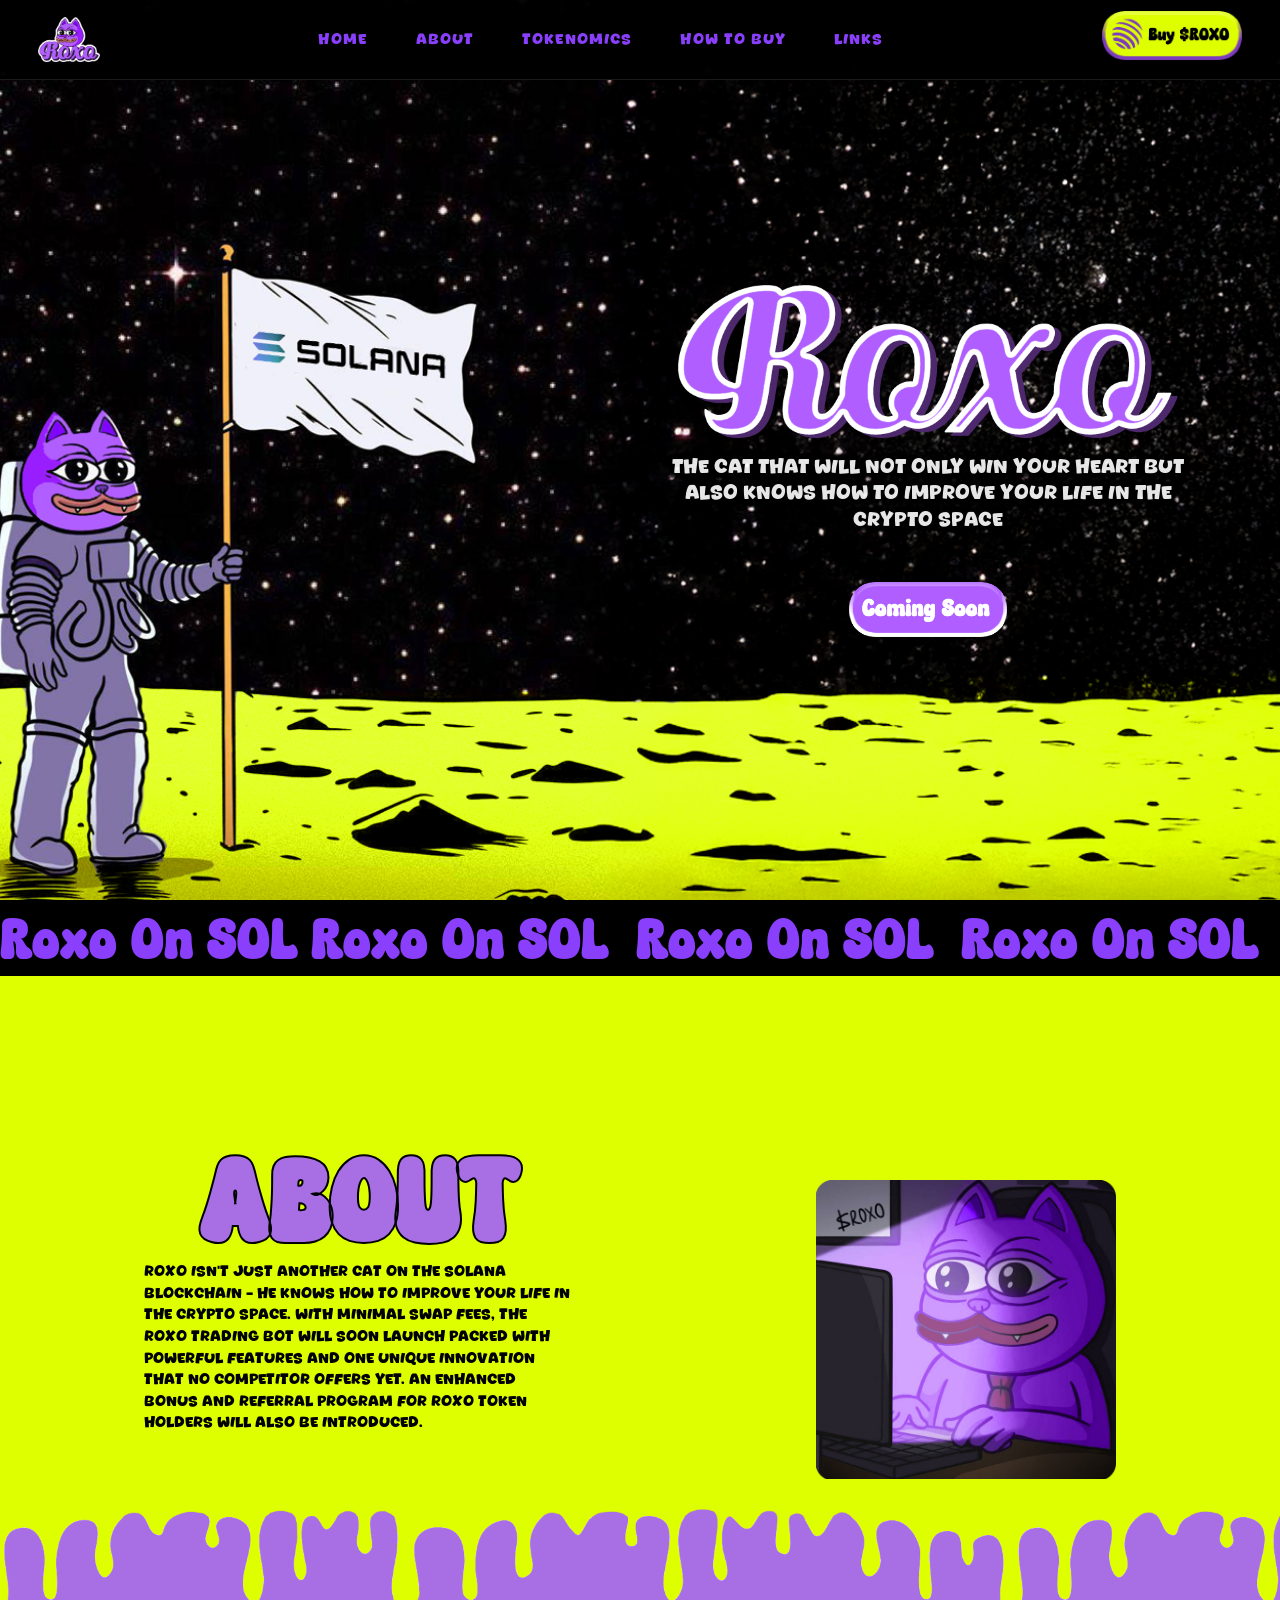
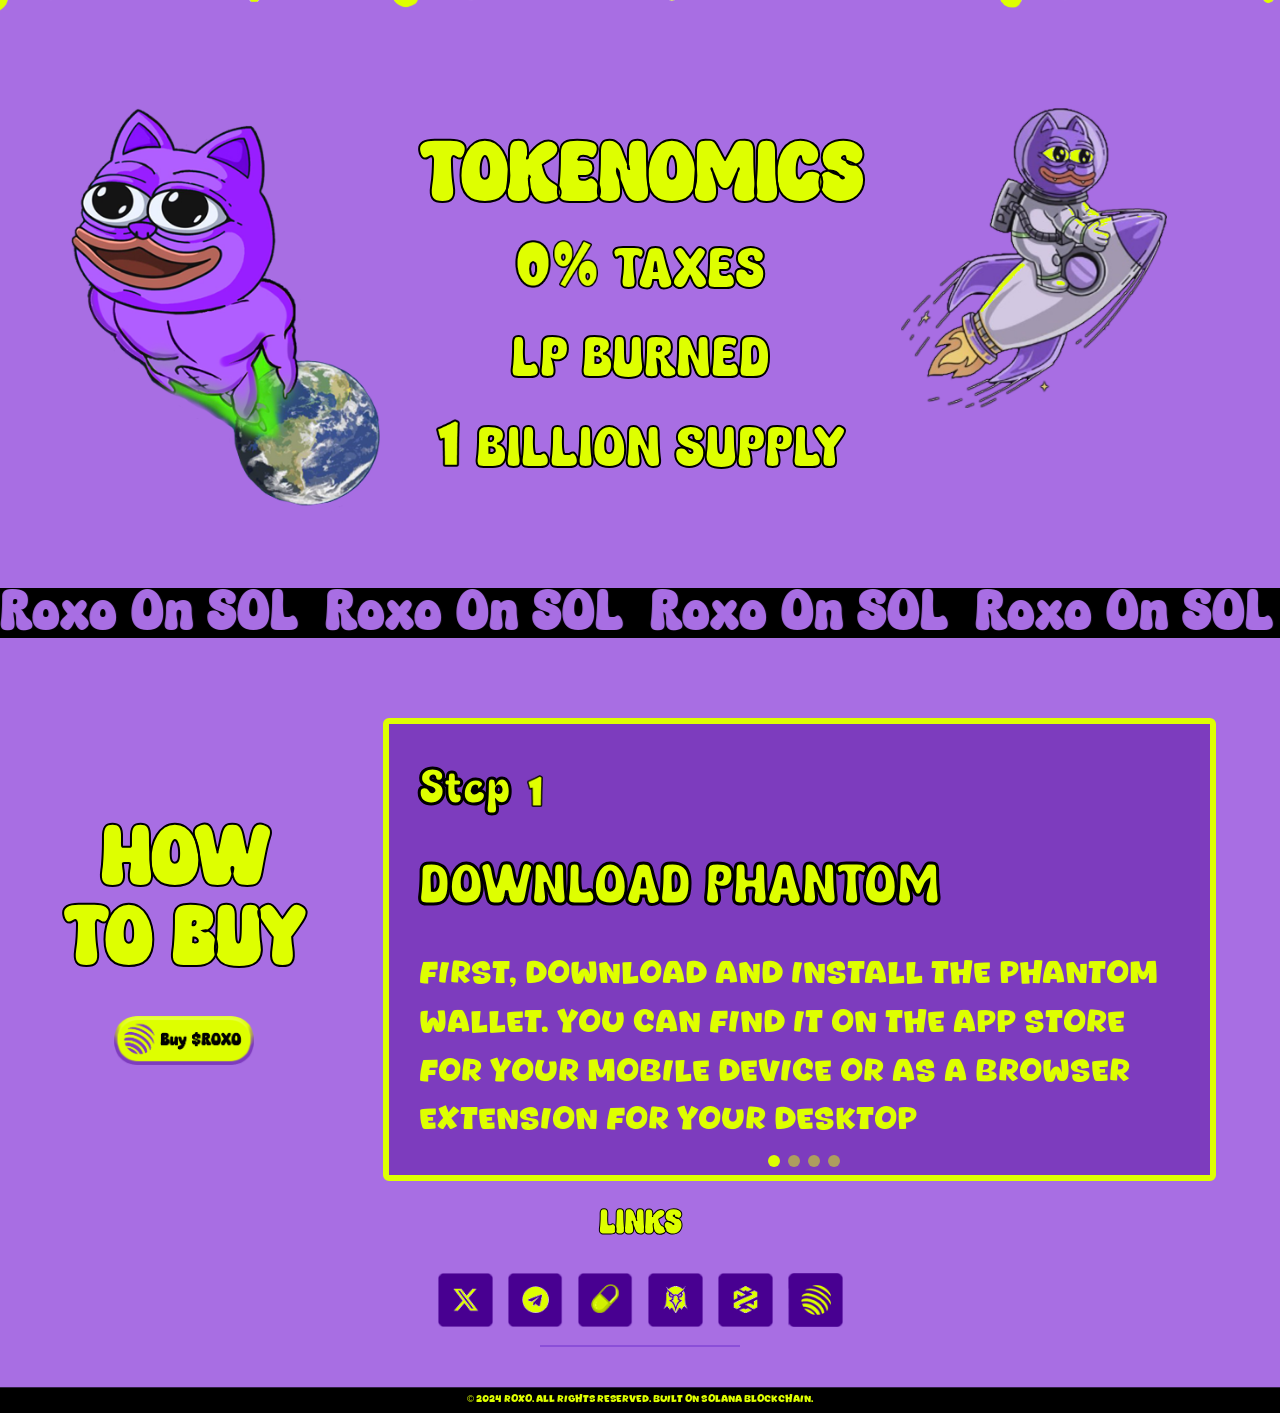
==== commit 22621d31: "asd" ====
--- a/index.html
+++ b/index.html
@@ -92,10 +92,10 @@
 			</div>
 			<div class="tokenomics-content">
 				<h2>Tokenomics</h2>
-				<p><span class="number"><img src="./img/numbers/0.png" alt="0"><img src="./img/numbers/prozent.png"
+				<p><span class="number"><img src="./img/numbers/0.1.png" alt="0"><img src="./img/numbers/prozent.png"
 							alt="%"></span> TAXES</p>
 				<p>LP BURNED</p>
-				<p><span class="number"><img src="./img/numbers/1.png" alt="1"></span> BILLION SUPPLY</p>
+				<p><span class="number"><img src="./img/numbers/1.1.png" alt="1"></span> BILLION SUPPLY</p>
 			</div>
 			<div class="tokenomics-image right">
 				<img src="./img/v2.png" alt="ROXO Rocket">
@@ -125,7 +125,7 @@
 						<div class="swiper-slide">
 							<div class="instruction-box">
 								<div class="instruction-content">
-									<div class="step">Step <img src="./img/numbers/1.png" alt="1"></div>
+									<div class="step">Step <img src="./img/numbers/1.1.png" alt="1"></div>
 									<div class="title">DOWNLOAD PHANTOM</div>
 									<p>FIRST, DOWNLOAD AND INSTALL THE PHANTOM WALLET. YOU CAN FIND IT ON THE APP STORE
 										FOR YOUR MOBILE DEVICE OR AS A BROWSER EXTENSION FOR YOUR DESKTOP</p>
@@ -136,7 +136,7 @@
 						<div class="swiper-slide">
 							<div class="instruction-box">
 								<div class="instruction-content">
-									<div class="step">Step <img src="./img/numbers/2.png" alt="2"></div>
+									<div class="step">Step <img src="./img/numbers/2.2.png" alt="2"></div>
 									<div class="title">GET SOL</div>
 									<p>Purchase SOL from any major exchange and transfer it to your Phantom wallet</p>
 								</div>
@@ -146,7 +146,7 @@
 						<div class="swiper-slide">
 							<div class="instruction-box">
 								<div class="instruction-content">
-									<div class="step">Step <img src="./img/numbers/3.png" alt="3"></div>
+									<div class="step">Step <img src="./img/numbers/3.2.png" alt="3"></div>
 									<div class="title">CONNECT TO RAYDIUM</div>
 									<p>Visit Raydium and connect your Phantom wallet to start trading</p>
 								</div>
@@ -156,7 +156,7 @@
 						<div class="swiper-slide">
 							<div class="instruction-box">
 								<div class="instruction-content">
-									<div class="step">Step <img src="./img/numbers/4.png" alt="4"></div>
+									<div class="step">Step <img src="./img/numbers/4.2.png" alt="4"></div>
 									<div class="title">SWAP SOL FOR $ROXO</div>
 									<p>Use Raydium to swap your SOL for $ROXO tokens</p>
 								</div>
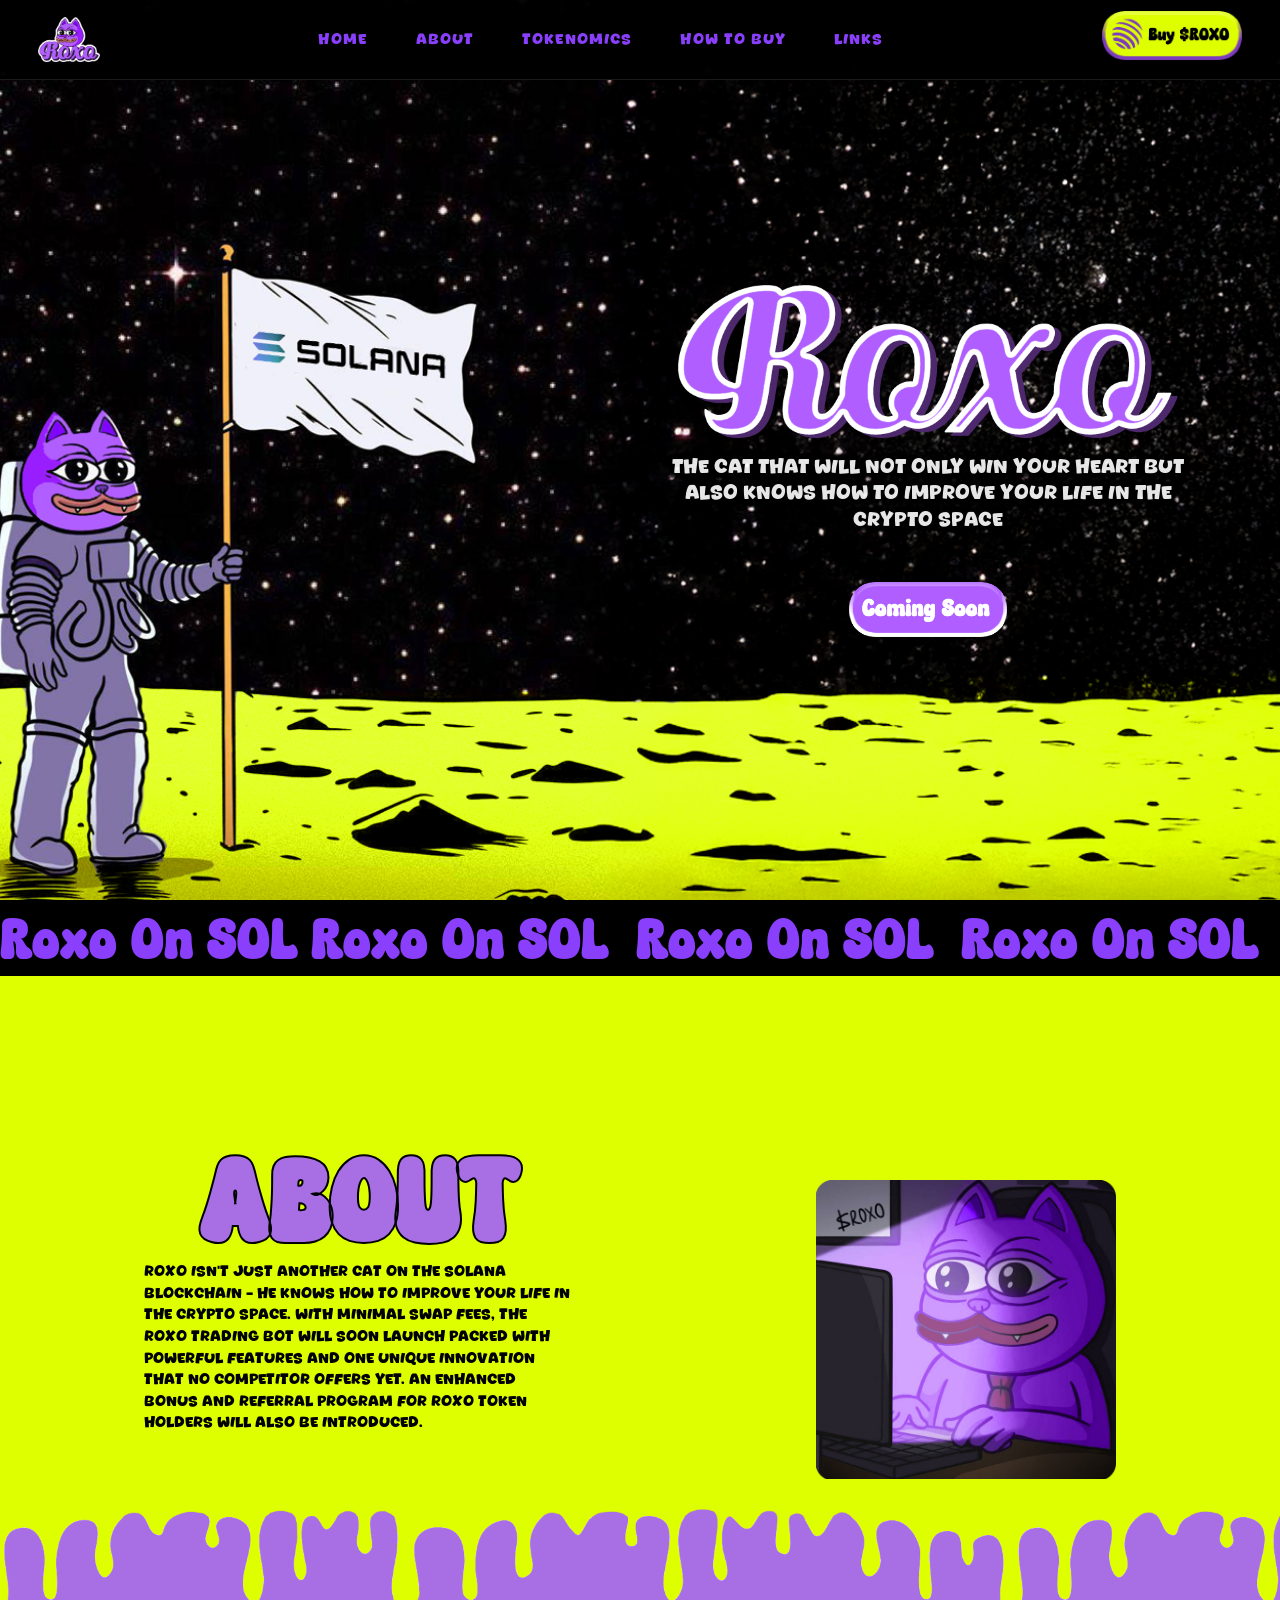
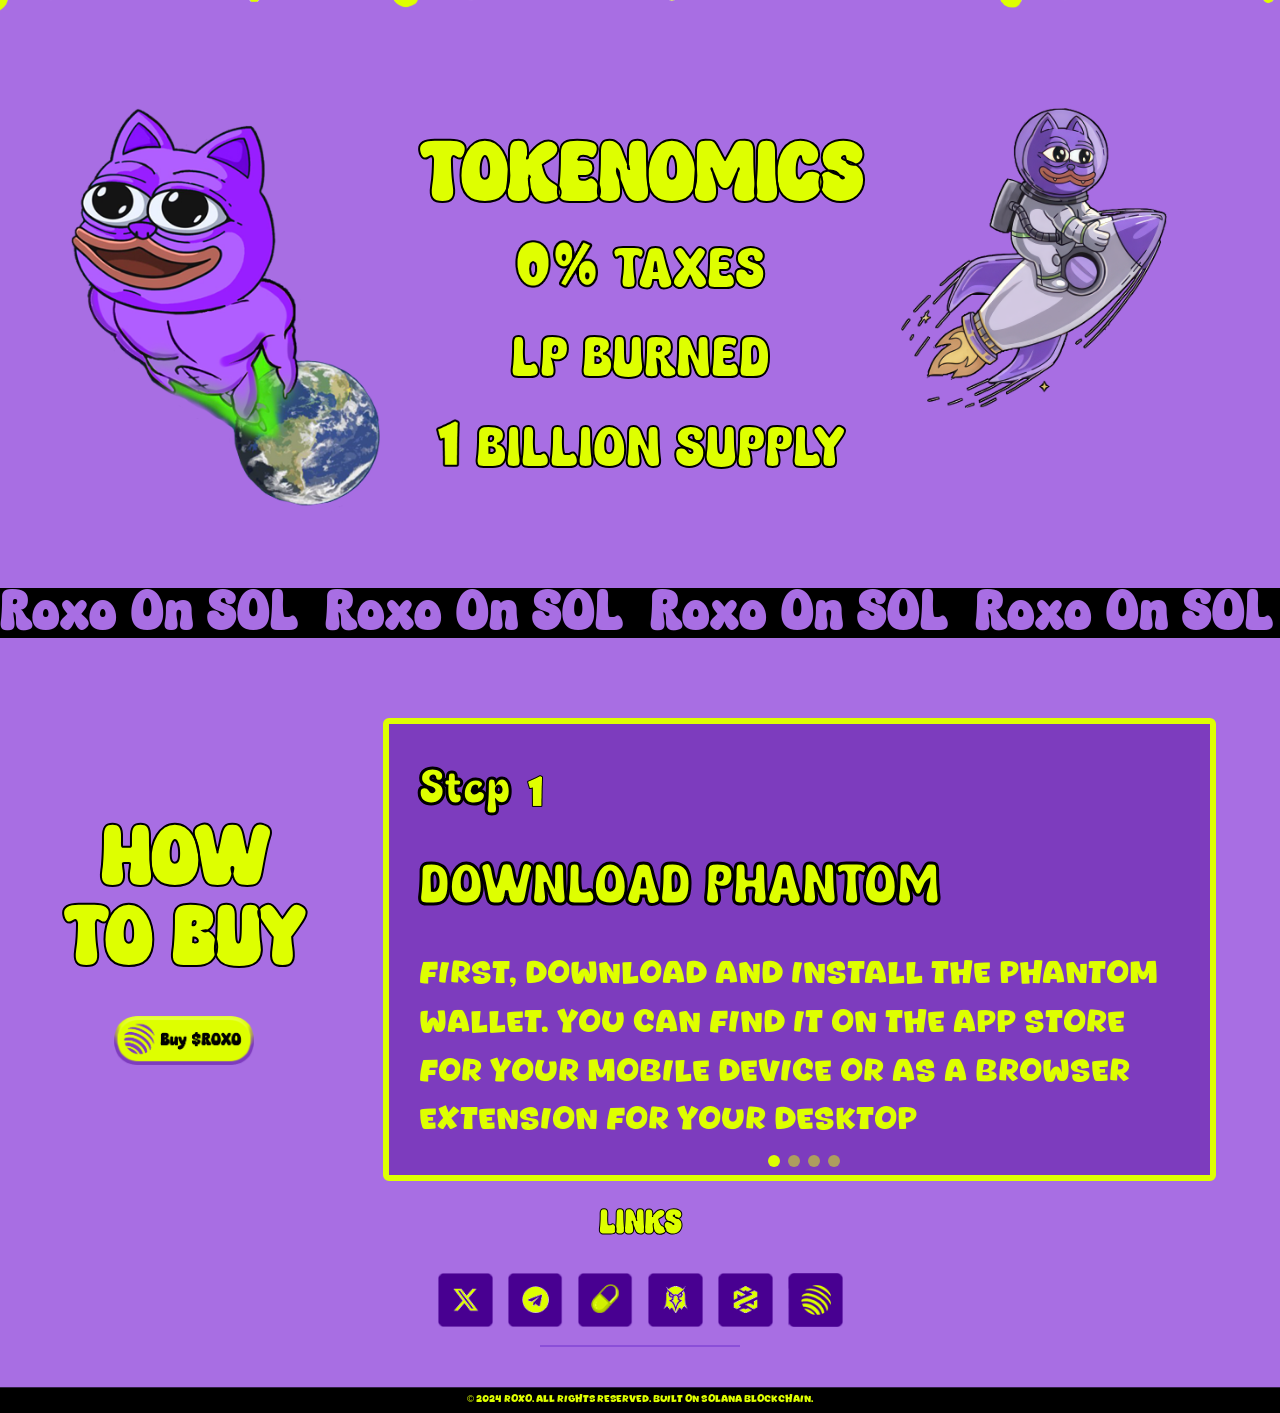
==== commit bf100921: "asd" ====
--- a/index.html
+++ b/index.html
@@ -125,7 +125,7 @@
 						<div class="swiper-slide">
 							<div class="instruction-box">
 								<div class="instruction-content">
-									<div class="step">Step <img src="./img/numbers/1.1.png" alt="1"></div>
+									<div class="step">Step <img src="./img/numbers/1.png" alt="1"></div>
 									<div class="title">DOWNLOAD PHANTOM</div>
 									<p>FIRST, DOWNLOAD AND INSTALL THE PHANTOM WALLET. YOU CAN FIND IT ON THE APP STORE
 										FOR YOUR MOBILE DEVICE OR AS A BROWSER EXTENSION FOR YOUR DESKTOP</p>
@@ -136,7 +136,7 @@
 						<div class="swiper-slide">
 							<div class="instruction-box">
 								<div class="instruction-content">
-									<div class="step">Step <img src="./img/numbers/2.2.png" alt="2"></div>
+									<div class="step">Step <img src="./img/numbers/2.png" alt="2"></div>
 									<div class="title">GET SOL</div>
 									<p>Purchase SOL from any major exchange and transfer it to your Phantom wallet</p>
 								</div>
@@ -146,7 +146,7 @@
 						<div class="swiper-slide">
 							<div class="instruction-box">
 								<div class="instruction-content">
-									<div class="step">Step <img src="./img/numbers/3.2.png" alt="3"></div>
+									<div class="step">Step <img src="./img/numbers/3.png" alt="3"></div>
 									<div class="title">CONNECT TO RAYDIUM</div>
 									<p>Visit Raydium and connect your Phantom wallet to start trading</p>
 								</div>
@@ -156,7 +156,7 @@
 						<div class="swiper-slide">
 							<div class="instruction-box">
 								<div class="instruction-content">
-									<div class="step">Step <img src="./img/numbers/4.2.png" alt="4"></div>
+									<div class="step">Step <img src="./img/numbers/4.png" alt="4"></div>
 									<div class="title">SWAP SOL FOR $ROXO</div>
 									<p>Use Raydium to swap your SOL for $ROXO tokens</p>
 								</div>
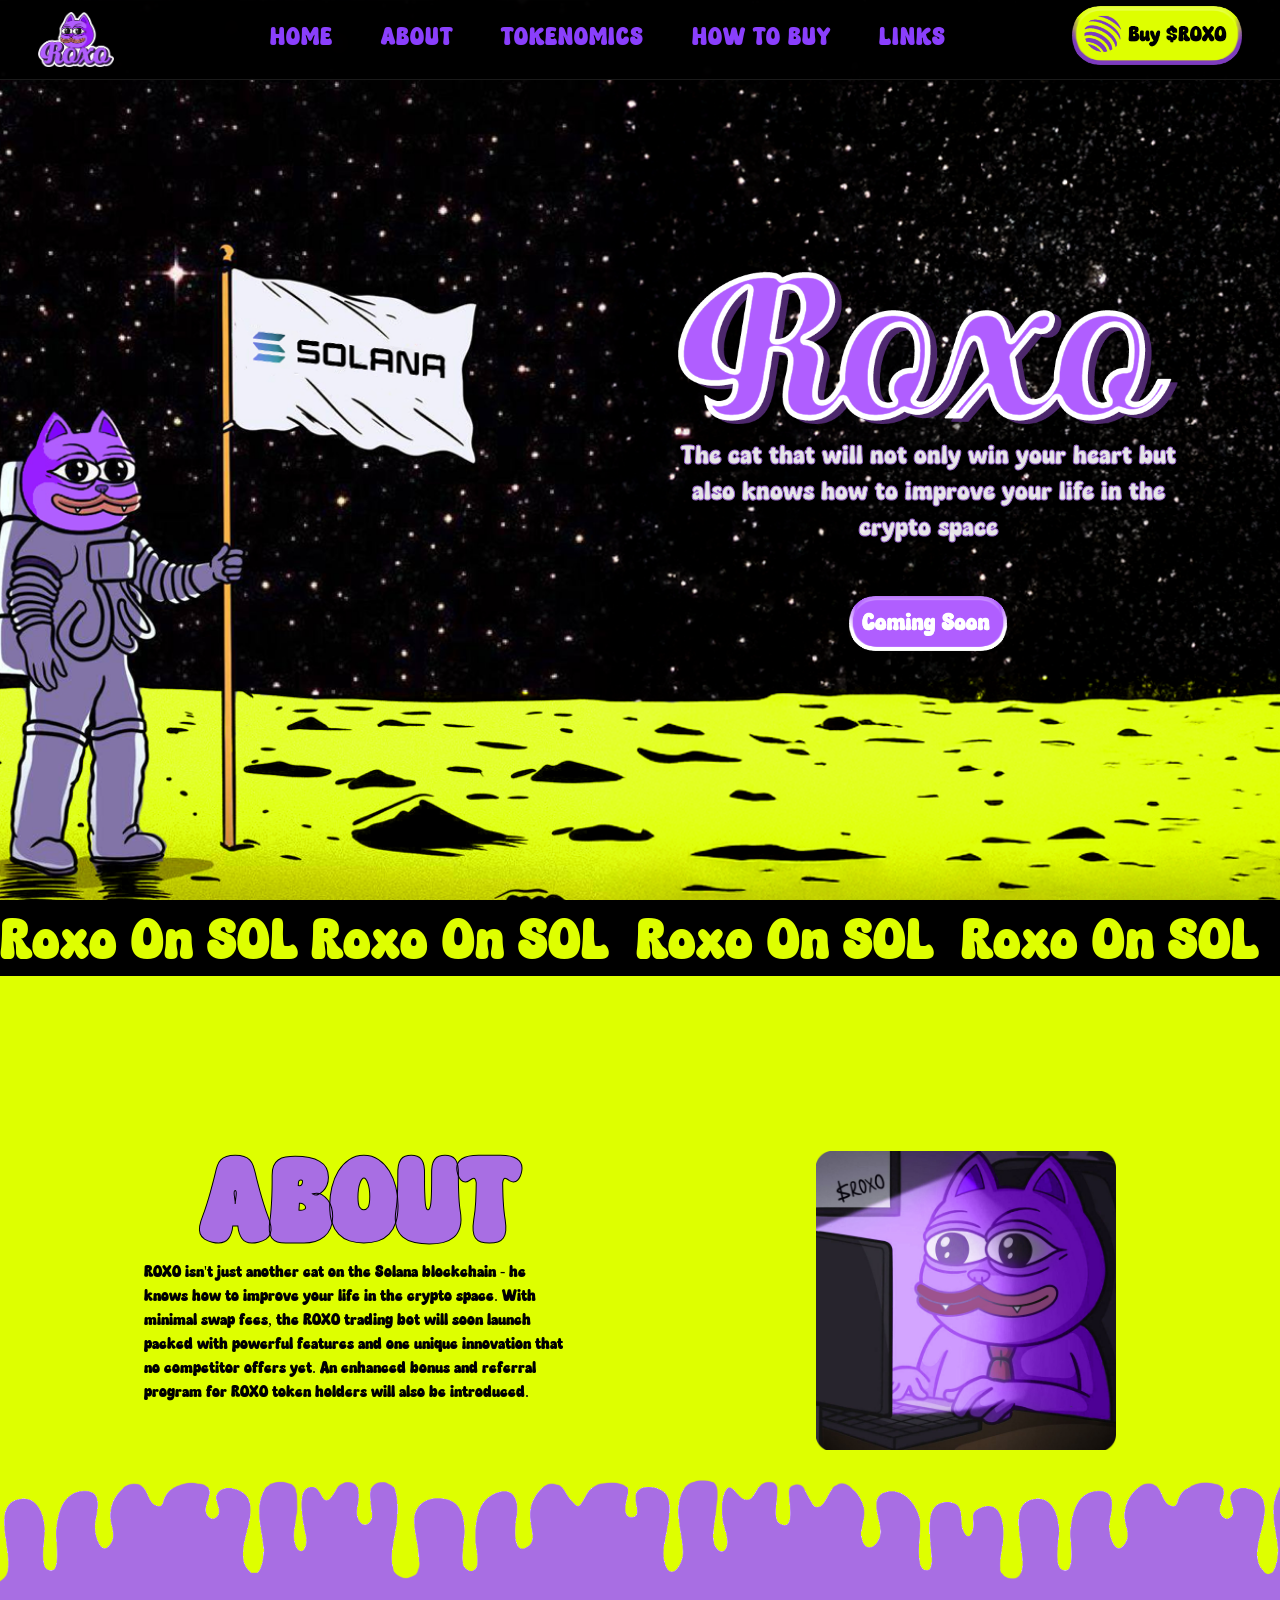
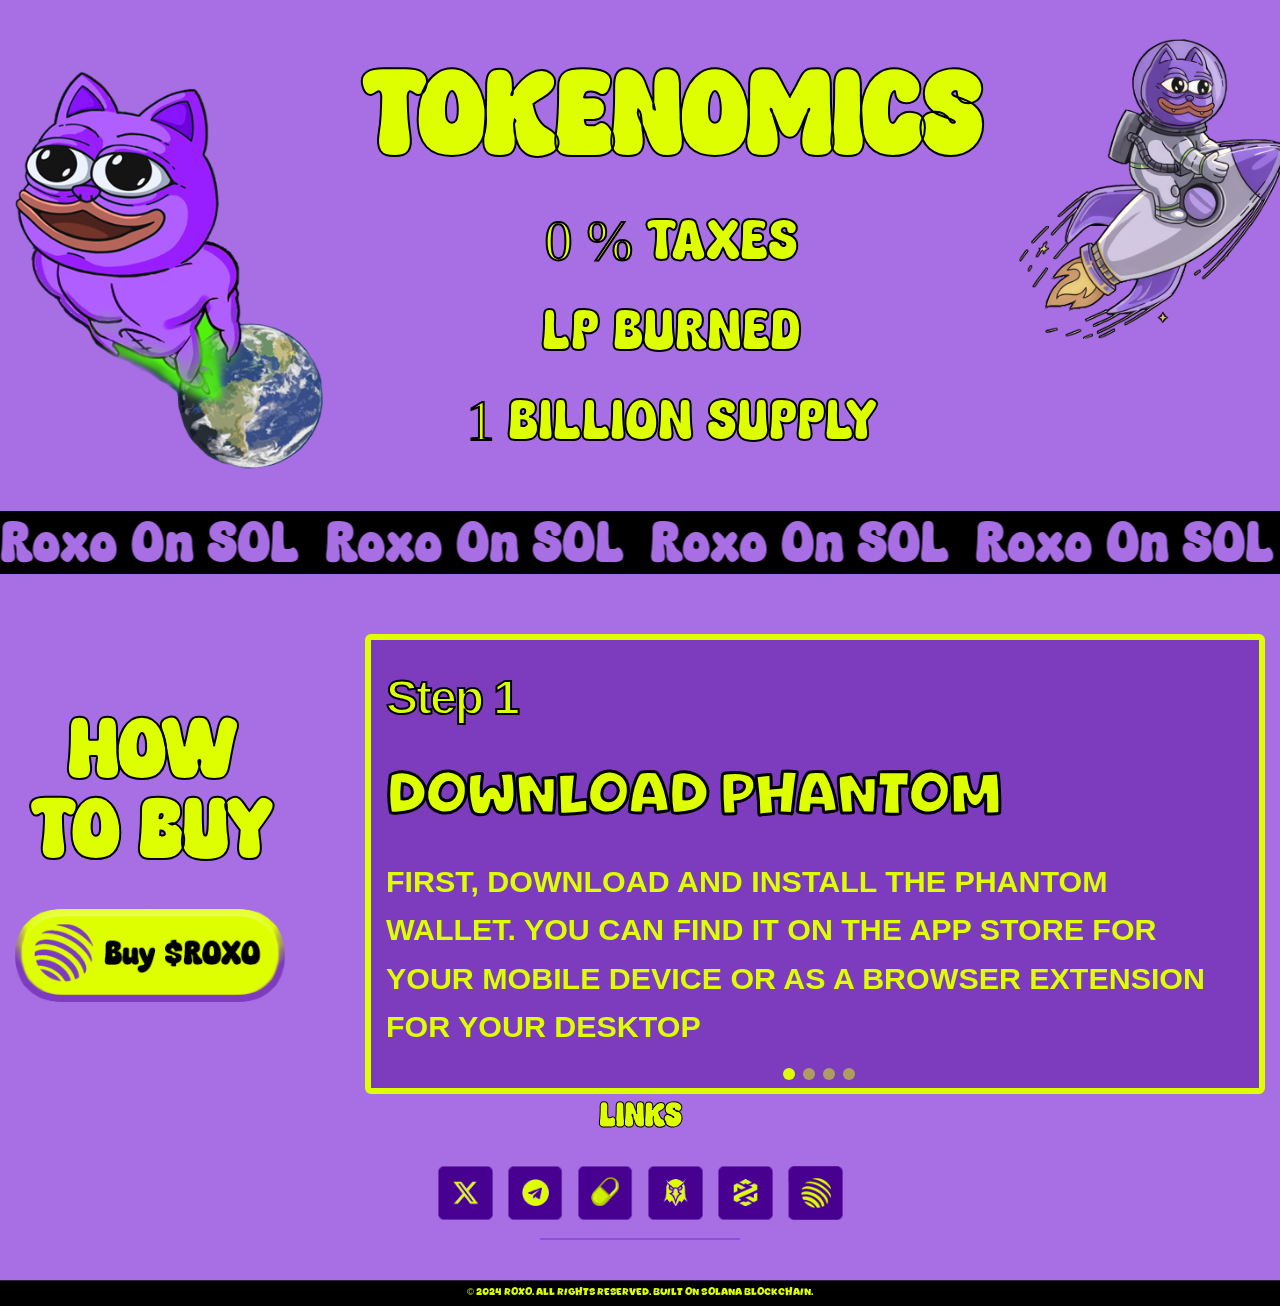
==== commit 9c07b3f6: "asd" ====
--- a/index.html
+++ b/index.html
@@ -26,7 +26,7 @@
 			<a href="#links">LINKS</a>
 		</div>
 		<div class="nav-block button-block">
-			<a href="https://raydium.io" class="buy-button" target="_blank">
+			<a href="https://raydium.io" class="buy-button-top" target="_blank">
 				<img src="img/buy_btn.png" alt="Buy on Raydium">
 			</a>
 		</div>
@@ -92,10 +92,9 @@
 			</div>
 			<div class="tokenomics-content">
 				<h2>Tokenomics</h2>
-				<p><span class="number"><img src="./img/numbers/0.1.png" alt="0"><img src="./img/numbers/prozent.png"
-							alt="%"></span> TAXES</p>
+				<p>0 % TAXES</p>
 				<p>LP BURNED</p>
-				<p><span class="number"><img src="./img/numbers/1.1.png" alt="1"></span> BILLION SUPPLY</p>
+				<p>1 BILLION SUPPLY</p>
 			</div>
 			<div class="tokenomics-image right">
 				<img src="./img/v2.png" alt="ROXO Rocket">
@@ -125,7 +124,7 @@
 						<div class="swiper-slide">
 							<div class="instruction-box">
 								<div class="instruction-content">
-									<div class="step">Step <img src="./img/numbers/1.png" alt="1"></div>
+									<div class="step">Step 1</div>
 									<div class="title">DOWNLOAD PHANTOM</div>
 									<p>FIRST, DOWNLOAD AND INSTALL THE PHANTOM WALLET. YOU CAN FIND IT ON THE APP STORE
 										FOR YOUR MOBILE DEVICE OR AS A BROWSER EXTENSION FOR YOUR DESKTOP</p>
@@ -136,7 +135,7 @@
 						<div class="swiper-slide">
 							<div class="instruction-box">
 								<div class="instruction-content">
-									<div class="step">Step <img src="./img/numbers/2.png" alt="2"></div>
+									<div class="step">Step 2></div>
 									<div class="title">GET SOL</div>
 									<p>Purchase SOL from any major exchange and transfer it to your Phantom wallet</p>
 								</div>
@@ -146,7 +145,7 @@
 						<div class="swiper-slide">
 							<div class="instruction-box">
 								<div class="instruction-content">
-									<div class="step">Step <img src="./img/numbers/3.png" alt="3"></div>
+									<div class="step">Step 3</div>
 									<div class="title">CONNECT TO RAYDIUM</div>
 									<p>Visit Raydium and connect your Phantom wallet to start trading</p>
 								</div>
@@ -156,7 +155,7 @@
 						<div class="swiper-slide">
 							<div class="instruction-box">
 								<div class="instruction-content">
-									<div class="step">Step <img src="./img/numbers/4.png" alt="4"></div>
+									<div class="step">Step 4</div>
 									<div class="title">SWAP SOL FOR $ROXO</div>
 									<p>Use Raydium to swap your SOL for $ROXO tokens</p>
 								</div>
--- a/styles.css
+++ b/styles.css
@@ -74,6 +74,7 @@
   line-height: 1.6;
   overflow-x: hidden;
   width: 100%;
+  max-width: 100vw;
   position: relative;
 }
 
@@ -104,7 +105,7 @@
 }
 
 .logo-block img {
-  height: 45px;
+  height: 55px;
   width: auto;
   object-fit: contain;
 }
@@ -120,12 +121,12 @@
   color: var(--nav-text-color);
   text-decoration: none;
   font-weight: 500;
-  font-size: 0.9rem;
+  font-size: 1.5rem;
   letter-spacing: 1px;
   transition: all 0.3s ease;
   position: relative;
   padding: 5px 0;
-  font-family: "Dogfiles", sans-serif;
+  font-family: "Milkyway", sans-serif;
 }
 
 .links-block a:hover {
@@ -208,6 +209,7 @@
 .hero {
   position: relative;
   width: 100%;
+  max-width: 100vw;
   height: 100vh;
   display: flex;
   align-items: center;
@@ -267,12 +269,14 @@
 }
 
 .hero-content p {
-  font-family: "Dogfiles", sans-serif;
-  font-size: 1.2rem;
+  font-family: "Milkyway";
+  -webkit-text-stroke: 1px #a86ee3;
+  text-stroke: 1px #a86ee3;
+  font-size: 1.6rem;
   color: #fff;
   margin-bottom: 2rem;
   line-height: 1.4;
-  max-width: 600px;
+  max-width: 900px;
   margin-left: auto;
   margin-right: auto;
   opacity: 0.9;
@@ -341,7 +345,7 @@
   align-items: center;
   font-family: "Milkyway", cursive;
   font-size: 3.5rem;
-  color: var(--nav-text-color);
+  color: #deff00;
   white-space: nowrap;
   flex-shrink: 0;
 }
@@ -365,6 +369,8 @@
   background: #deff00;
   position: relative;
   overflow: hidden;
+  width: 100%;
+  max-width: 100vw;
 }
 
 .about-content {
@@ -388,15 +394,15 @@
   margin-bottom: -4.5rem;
   color: #a86ee3;
   text-transform: uppercase;
-  -webkit-text-stroke: 2px black;
-  text-stroke: 2px black;
+  -webkit-text-stroke: 1px black;
+  text-stroke: 1px black;
   padding: 20px;
   text-align: center;
 }
 
 .about-text p {
-  font-family: "Dogfiles", sans-serif;
-  font-size: 0.9rem;
+  font-family: "Milkyway";
+  font-size: 1rem;
   line-height: 1.5;
   color: #000000;
   margin-bottom: 1rem;
@@ -405,6 +411,7 @@
   max-width: 428px;
   margin-right: auto;
   margin-left: auto;
+  letter-spacing: 0px;
 }
 
 .about-image {
@@ -429,6 +436,9 @@
   background: #a86ee3;
   display: flex;
   flex-direction: column;
+  width: 100%;
+  max-width: 100vw;
+  overflow: hidden;
 }
 
 .tokenomics h2 {
@@ -448,6 +458,9 @@
   justify-content: space-between;
   padding: 0 3%;
   margin: 80px 0;
+  padding: 0 15px;
+  margin: 40px 0;
+  flex-direction: column;
 }
 
 .tokenomics-image {
@@ -478,7 +491,8 @@
 
 .tokenomics-content h2 {
   font-family: "Milkyway", cursive;
-  font-size: 5rem;
+  font-size: 7rem;
+  font-weight: 900;
   color: #deff00;
   text-transform: uppercase;
   text-align: center;
@@ -507,7 +521,7 @@
 
 .bottom-ticker {
   width: 100%;
-  height: 50px;
+  height: 63px;
   background: #000;
   overflow: hidden;
   border-top: 1px solid rgba(0, 0, 0, 0.9);
@@ -519,6 +533,8 @@
 .bottom-ticker .ticker {
   padding-left: 0;
   animation: ticker 12s linear infinite;
+  height: 63px;
+  padding-top: 9px;
 }
 
 .bottom-ticker .ticker::after {
@@ -539,6 +555,7 @@
   position: relative;
   overflow: hidden;
   width: 100%;
+  max-width: 100vw;
 }
 
 .how-to-buy-container {
@@ -551,6 +568,9 @@
   width: 100%;
   box-sizing: border-box;
   align-items: center;
+  padding: 20px 15px;
+  width: 100%;
+  box-sizing: border-box;
 }
 
 .how-to-buy-left {
@@ -577,11 +597,25 @@
 }
 
 .buy-button img {
-  width: 140px;
+  width: 270px;
   height: auto;
 }
 
 .buy-button:hover {
+  transform: translateY(-2px);
+}
+
+.buy-button-top {
+  display: inline-block;
+  transition: transform 0.3s ease;
+}
+
+.buy-button-top img {
+  width: 170px;
+  height: auto;
+}
+
+.buy-button-top:hover {
   transform: translateY(-2px);
 }
 
@@ -609,6 +643,9 @@
   flex-direction: column;
   width: 100%;
   box-sizing: border-box;
+  padding: 20px 15px;
+  width: 100%;
+  box-sizing: border-box;
 }
 
 .instruction-content {
@@ -619,11 +656,13 @@
 }
 
 .instruction-box .step {
-  font-family: "Milkyway", cursive;
+  font-family: Arial, sans-serif;
   font-size: 3rem;
   color: #deff00;
-  -webkit-text-stroke: 3px black;
-  text-stroke: 3px black;
+  -webkit-text-stroke: 2px black;
+  text-stroke: 2px black;
+  font-weight: 900;
+  letter-spacing: -2px;
 }
 
 .number {
@@ -649,18 +688,20 @@
 }
 
 .instruction-box .title {
-  font-family: "Milkyway", cursive;
+  font-family: "DOGFILES", cursive;
   font-size: 3.5rem;
   color: #deff00;
   -webkit-text-stroke: 3px black;
   text-stroke: 3px black;
+  letter-spacing: -2px;
 }
 
 .instruction-box p {
-  font-family: "Dogfiles", sans-serif;
+  font-family: Arial, sans-serif;
   font-size: 1.9rem;
   color: #deff00;
   line-height: 1.6;
+  font-weight: 900;
 }
 
 .swiper-wrapper {
@@ -712,6 +753,7 @@
   display: flex;
   flex-direction: column;
   align-items: center;
+  padding: 0 10px;
 }
 
 .links-section h3 {
@@ -730,6 +772,7 @@
   gap: 15px;
   margin-bottom: 20px;
   flex-wrap: wrap;
+  padding: 0 10px;
 }
 
 .social-link {
@@ -877,55 +920,41 @@
   }
 
   .how-to-buy-container {
-    padding: 30px 15px;
+    padding: 20px 15px;
+    width: 100%;
+    box-sizing: border-box;
   }
 
   .instruction-box {
-    padding: 25px;
-    min-height: 300px;
-  }
-
-  .instruction-box .step {
-    font-size: 2.5rem;
-  }
-
-  .instruction-box .title {
-    font-size: 2rem;
-  }
-
-  .instruction-box p {
-    font-size: 1.1rem;
-  }
-
-  .hero {
-    padding: 60px 20px 0;
-    min-height: 100vh;
-    height: auto;
+    width: 100%;
+    box-sizing: border-box;
+    padding: 20px 15px;
+  }
+
+  .buy-button img {
+    width: 200px;
   }
 
   .hero-content {
     width: 100%;
-    max-width: 500px;
+    max-width: 100%;
     margin: auto auto 40px;
     padding: 0 15px;
     box-sizing: border-box;
   }
 
+  .hero-content p {
+    max-width: 100%;
+    padding: 0;
+  }
+
   .tokenomics-wrapper {
-    padding: 0 20px;
-    flex-direction: column;
-    align-items: center;
-  }
-
-  .tokenomics-image.left,
-  .tokenomics-image.right {
-    padding: 0;
-    width: 100%;
-    display: flex;
-    justify-content: center;
-  }
-
-  .tokenomics-image img {
+    padding: 0 15px;
+    margin: 40px 0;
+  }
+
+  .tokenomics-image.left img,
+  .tokenomics-image.right img {
     max-width: 100%;
     height: auto;
   }
@@ -1008,21 +1037,25 @@
   }
 
   .instruction-box {
-    padding: 20px;
-    min-height: 320px;
-  }
-
-  .instruction-box .step {
-    font-size: 2rem;
-  }
-
-  .instruction-box .title {
-    font-size: 1.8rem;
-  }
-
-  .instruction-box p {
-    font-size: 1rem;
-    line-height: 1.4;
+    padding: 15px;
+  }
+
+  .tokenomics-wrapper {
+    padding: 0 10px;
+  }
+
+  .links-section {
+    padding: 0 10px;
+  }
+
+  .social-links {
+    padding: 0 10px;
+    justify-content: center;
+    flex-wrap: wrap;
+  }
+
+  .hero {
+    padding: 60px 15px 0;
   }
 
   .hero-content {
@@ -1132,19 +1165,6 @@
   margin-bottom: -4rem;
 }
 
-.about-text p {
-  font-family: "Dogfiles", sans-serif;
-  font-size: 0.9rem;
-  line-height: 1.5;
-  color: #000000;
-  margin-bottom: 1rem;
-  padding: 0px;
-  text-align: left;
-  max-width: 428px;
-  margin-right: auto;
-  margin-left: auto;
-}
-
 .transition-image {
   width: 100%;
   height: 150px;
@@ -1186,3 +1206,8 @@
   margin: 0;
   line-height: 1.5;
 }
+@media screen and (min-width: 1240px) {
+  .tokenomics-wrapper {
+    flex-direction: row;
+  }
+}
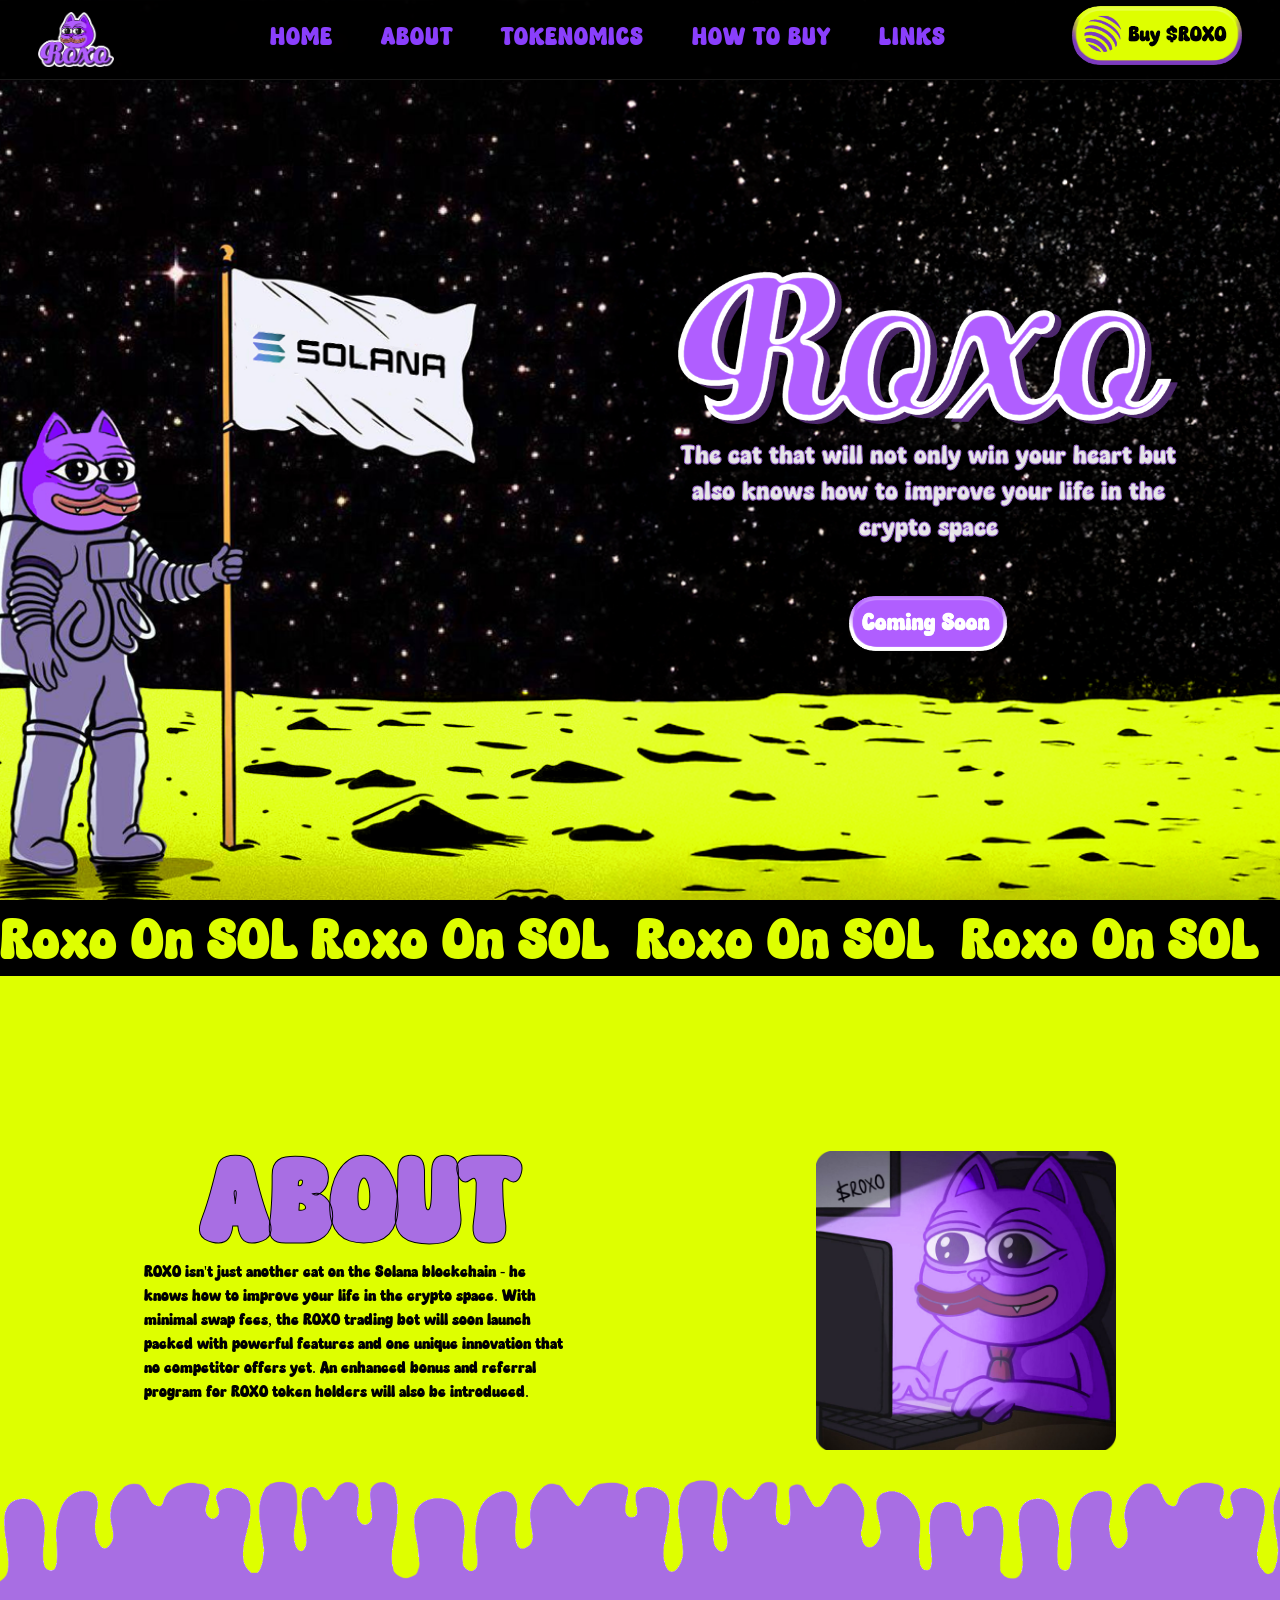
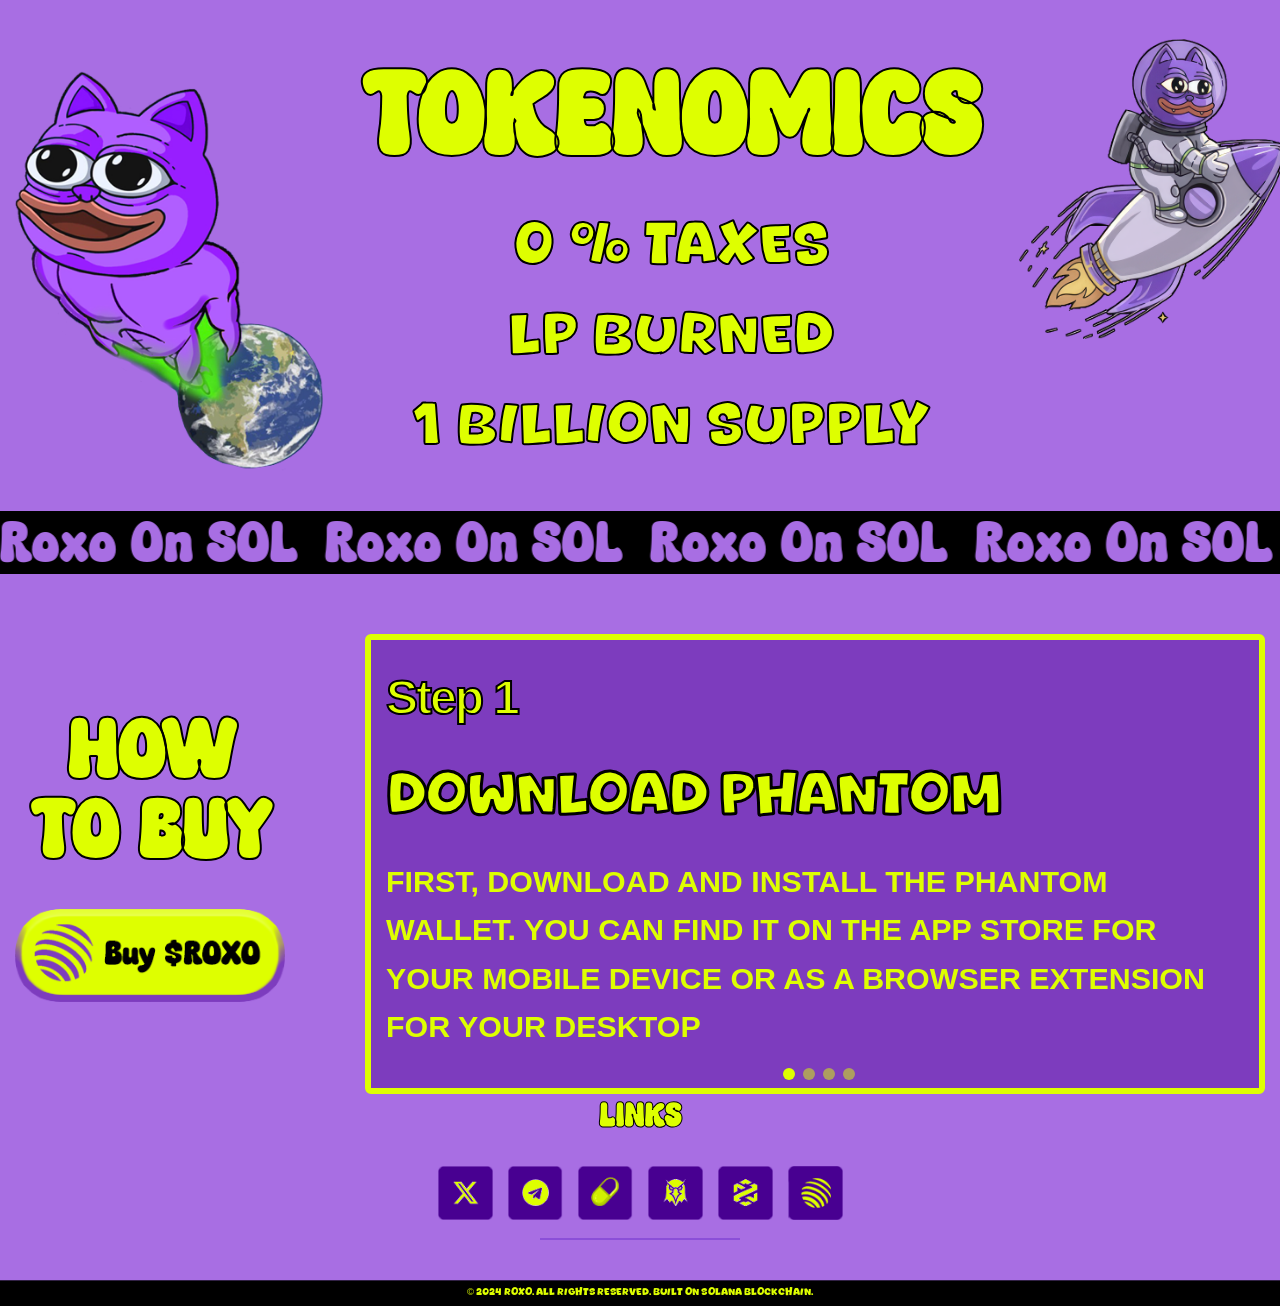
==== commit 5fdce7ae: "asd" ====
--- a/index.html
+++ b/index.html
@@ -135,7 +135,7 @@
 						<div class="swiper-slide">
 							<div class="instruction-box">
 								<div class="instruction-content">
-									<div class="step">Step 2></div>
+									<div class="step">Step 2</div>
 									<div class="title">GET SOL</div>
 									<p>Purchase SOL from any major exchange and transfer it to your Phantom wallet</p>
 								</div>
--- a/styles.css
+++ b/styles.css
@@ -501,7 +501,7 @@
 }
 
 .tokenomics-content p {
-  font-family: "Milkyway", cursive;
+  font-family: "Dogfiles";
   font-size: 3.5rem;
   color: #deff00;
   text-transform: uppercase;
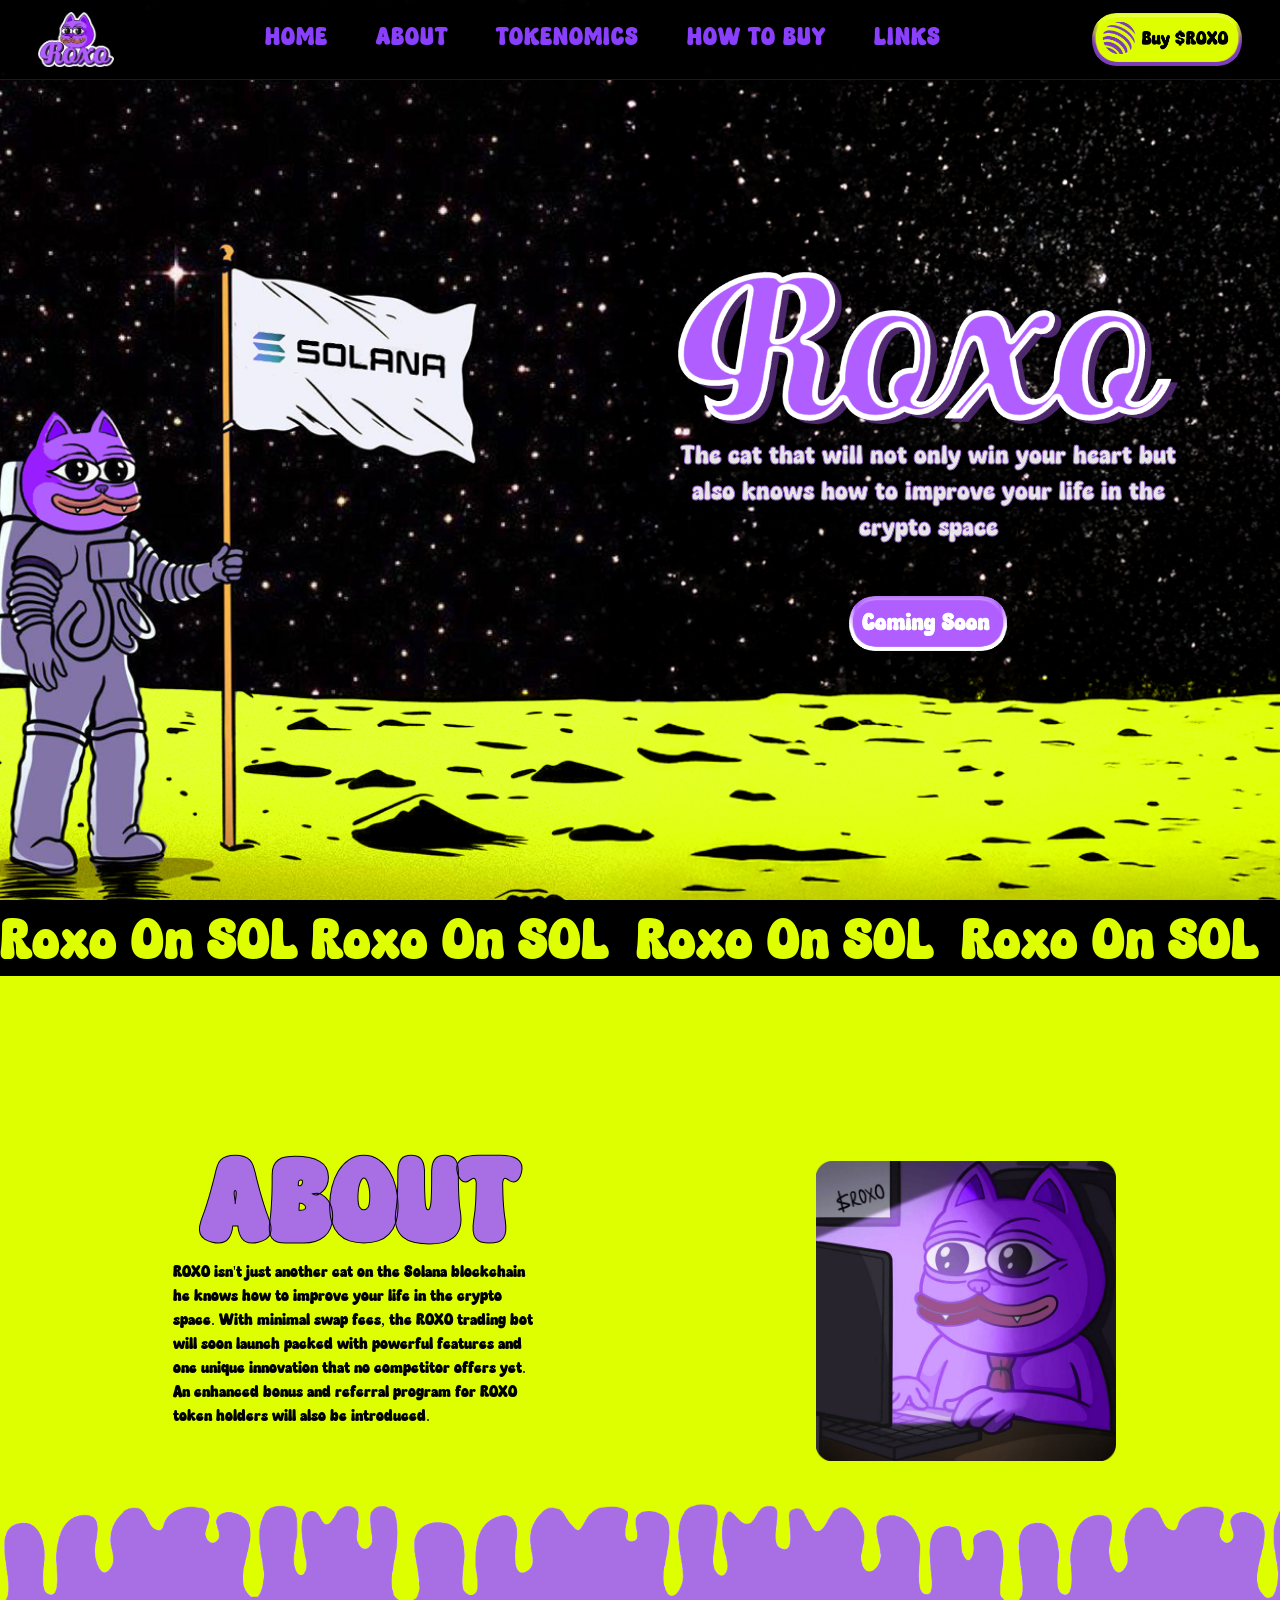
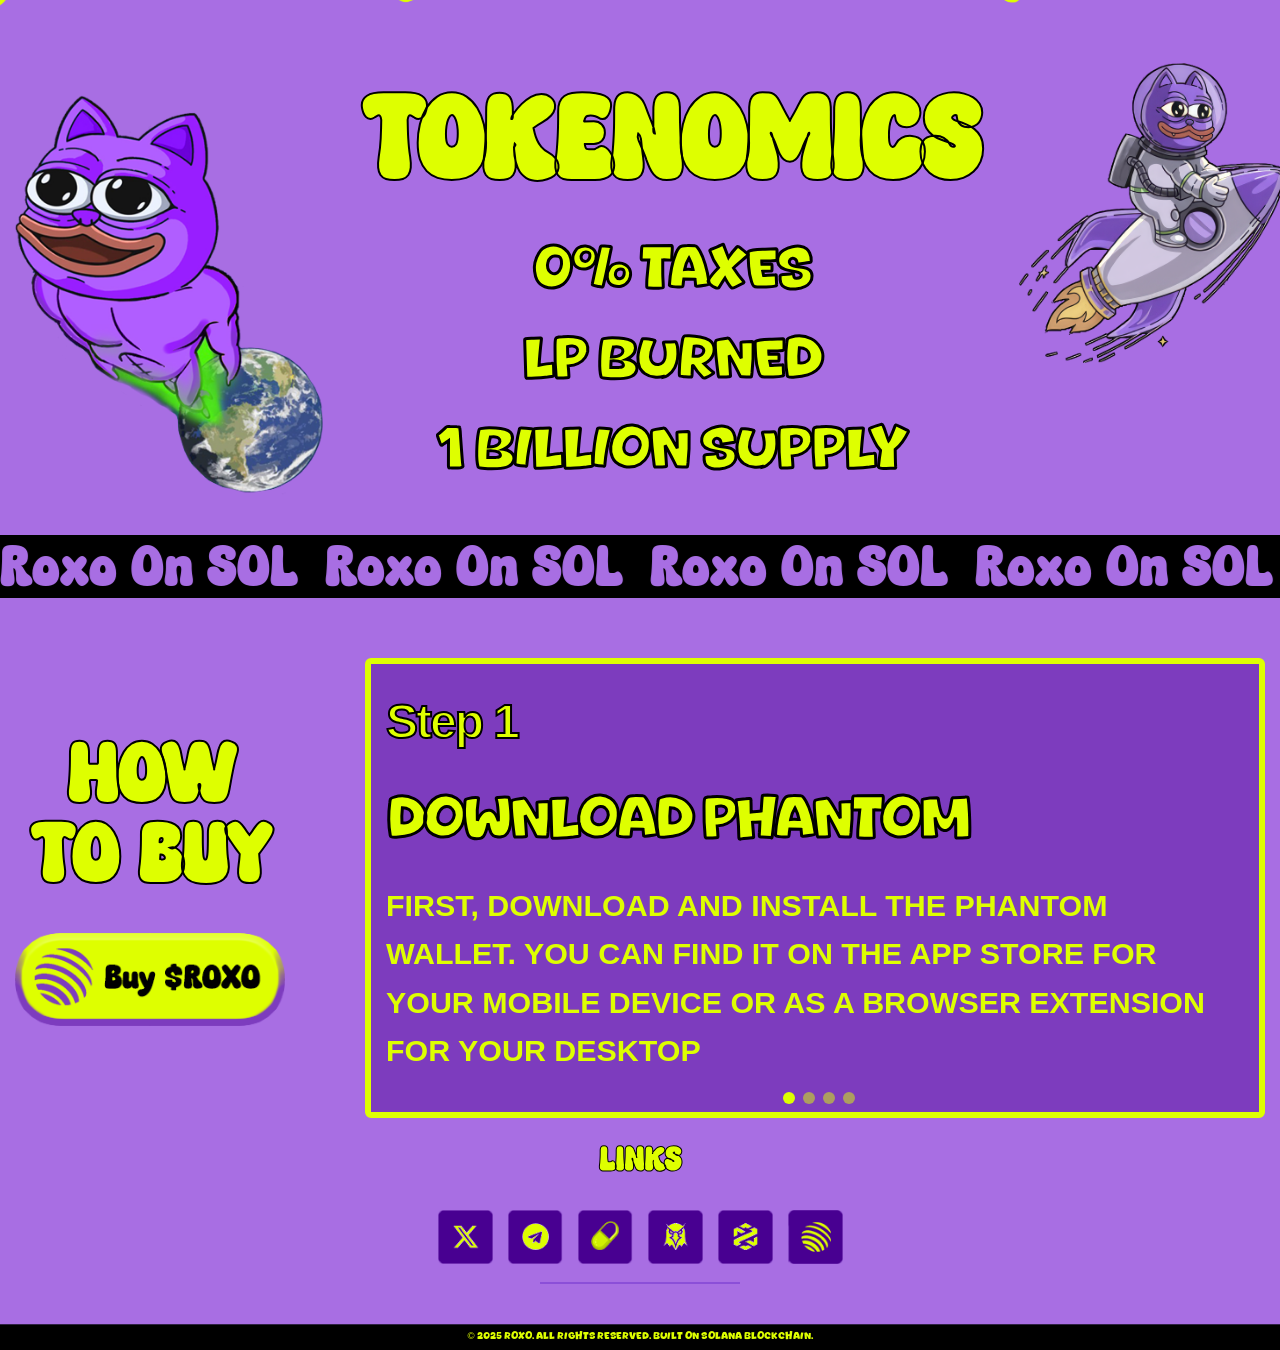
==== commit 026f174f: "asd" ====
--- a/index.html
+++ b/index.html
@@ -69,7 +69,7 @@
 		<div class="about-content">
 			<div class="about-text">
 				<h2>About</h2>
-				<p>ROXO isn't just another cat on the Solana blockchain - he knows how to improve your life in the
+				<p>ROXO isn't just another cat on the Solana blockchain he knows how to improve your life in the
 					crypto space. With minimal swap fees, the ROXO trading bot will soon launch packed with powerful
 					features and one unique innovation that no competitor offers yet. An enhanced bonus and referral
 					program for ROXO token holders will also be introduced.</p>
@@ -92,7 +92,7 @@
 			</div>
 			<div class="tokenomics-content">
 				<h2>Tokenomics</h2>
-				<p>0 % TAXES</p>
+				<p>0% TAXES</p>
 				<p>LP BURNED</p>
 				<p>1 BILLION SUPPLY</p>
 			</div>
@@ -185,7 +185,7 @@
 	<!-- Footer Section -->
 	<footer class="footer">
 		<div class="footer-content">
-			<p>© 2024 ROXO. All rights reserved. Built on Solana blockchain.</p>
+			<p>© 2025 ROXO. All rights reserved. Built on Solana blockchain.</p>
 		</div>
 	</footer>
 
--- a/styles.css
+++ b/styles.css
@@ -151,7 +151,7 @@
 }
 
 .button-block {
-  width: 140px;
+  width: 150px;
   justify-content: flex-end;
 }
 
@@ -380,7 +380,6 @@
   gap: 4rem;
   max-width: 1400px;
   margin: 0 auto;
-  align-items: flex-end;
 }
 
 .about-text {
@@ -408,7 +407,7 @@
   margin-bottom: 1rem;
   padding: 0px;
   text-align: left;
-  max-width: 428px;
+  max-width: 370px;
   margin-right: auto;
   margin-left: auto;
   letter-spacing: 0px;
@@ -419,8 +418,9 @@
   max-width: 500px;
   display: flex;
   justify-content: center;
-  align-items: flex-end;
-  /* padding-bottom: 20px; */
+  align-items: center;
+  height: 100%;
+  margin-top: 70px;
 }
 
 .about-image img {
@@ -428,7 +428,6 @@
   height: auto;
   object-fit: contain;
   display: block;
-  margin-bottom: 0;
 }
 
 /* Tokenomics Section */
@@ -505,8 +504,8 @@
   font-size: 3.5rem;
   color: #deff00;
   text-transform: uppercase;
-  /* letter-spacing: 2px; */
-  -webkit-text-stroke: 2px black;
+  letter-spacing: -3px;
+  -webkit-text-stroke: 3px black;
 }
 
 .tokenomics-image.left img {
@@ -606,13 +605,18 @@
 }
 
 .buy-button-top {
-  display: inline-block;
+  display: flex;
+  align-items: center;
+  height: 80px;
   transition: transform 0.3s ease;
+  padding: 12px 0;
+  box-sizing: border-box;
 }
 
 .buy-button-top img {
-  width: 170px;
+  width: 150px;
   height: auto;
+  display: block;
 }
 
 .buy-button-top:hover {
@@ -693,7 +697,7 @@
   color: #deff00;
   -webkit-text-stroke: 3px black;
   text-stroke: 3px black;
-  letter-spacing: -2px;
+  letter-spacing: -4px;
 }
 
 .instruction-box p {
@@ -760,7 +764,7 @@
   font-family: "Milkyway", cursive;
   font-size: 2rem;
   color: #deff00;
-  margin-bottom: 20px;
+  margin: 20px 0;
   text-transform: uppercase;
   -webkit-text-stroke: 1px black;
   text-stroke: 1px black;
